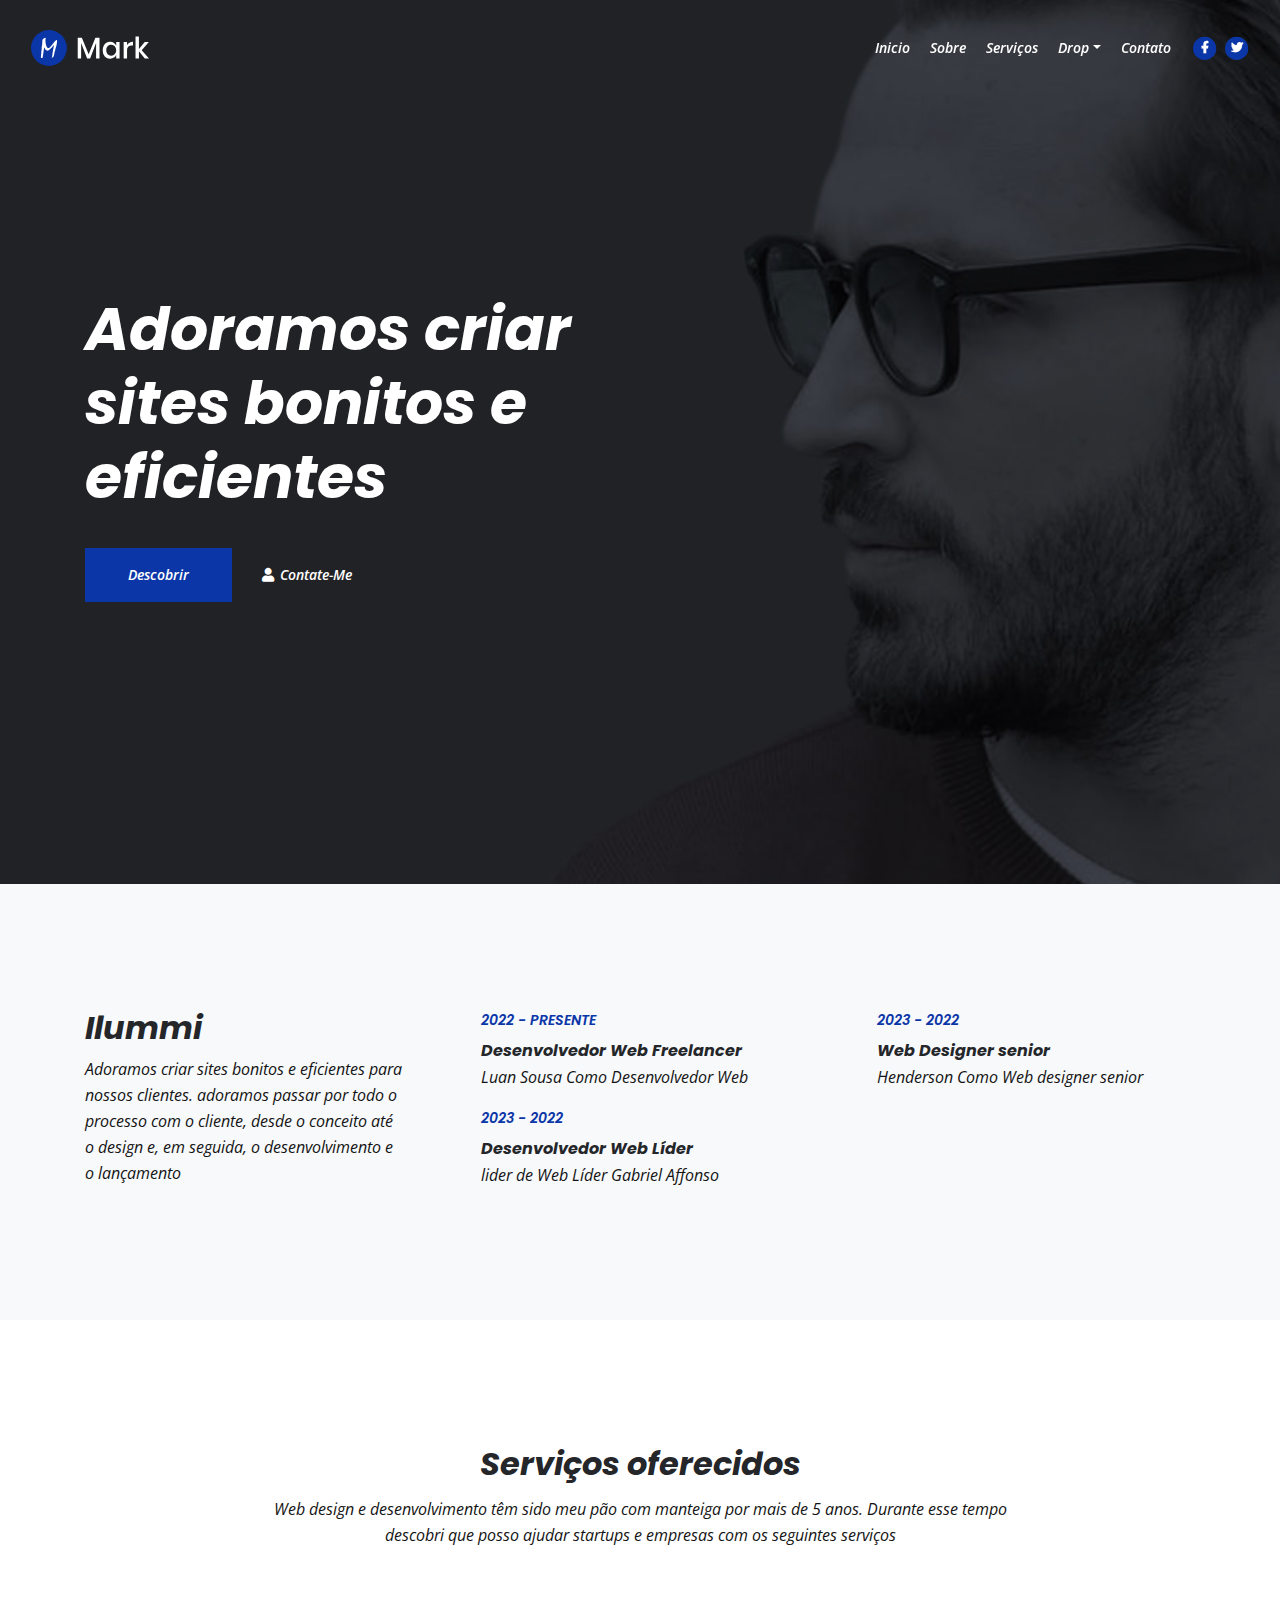
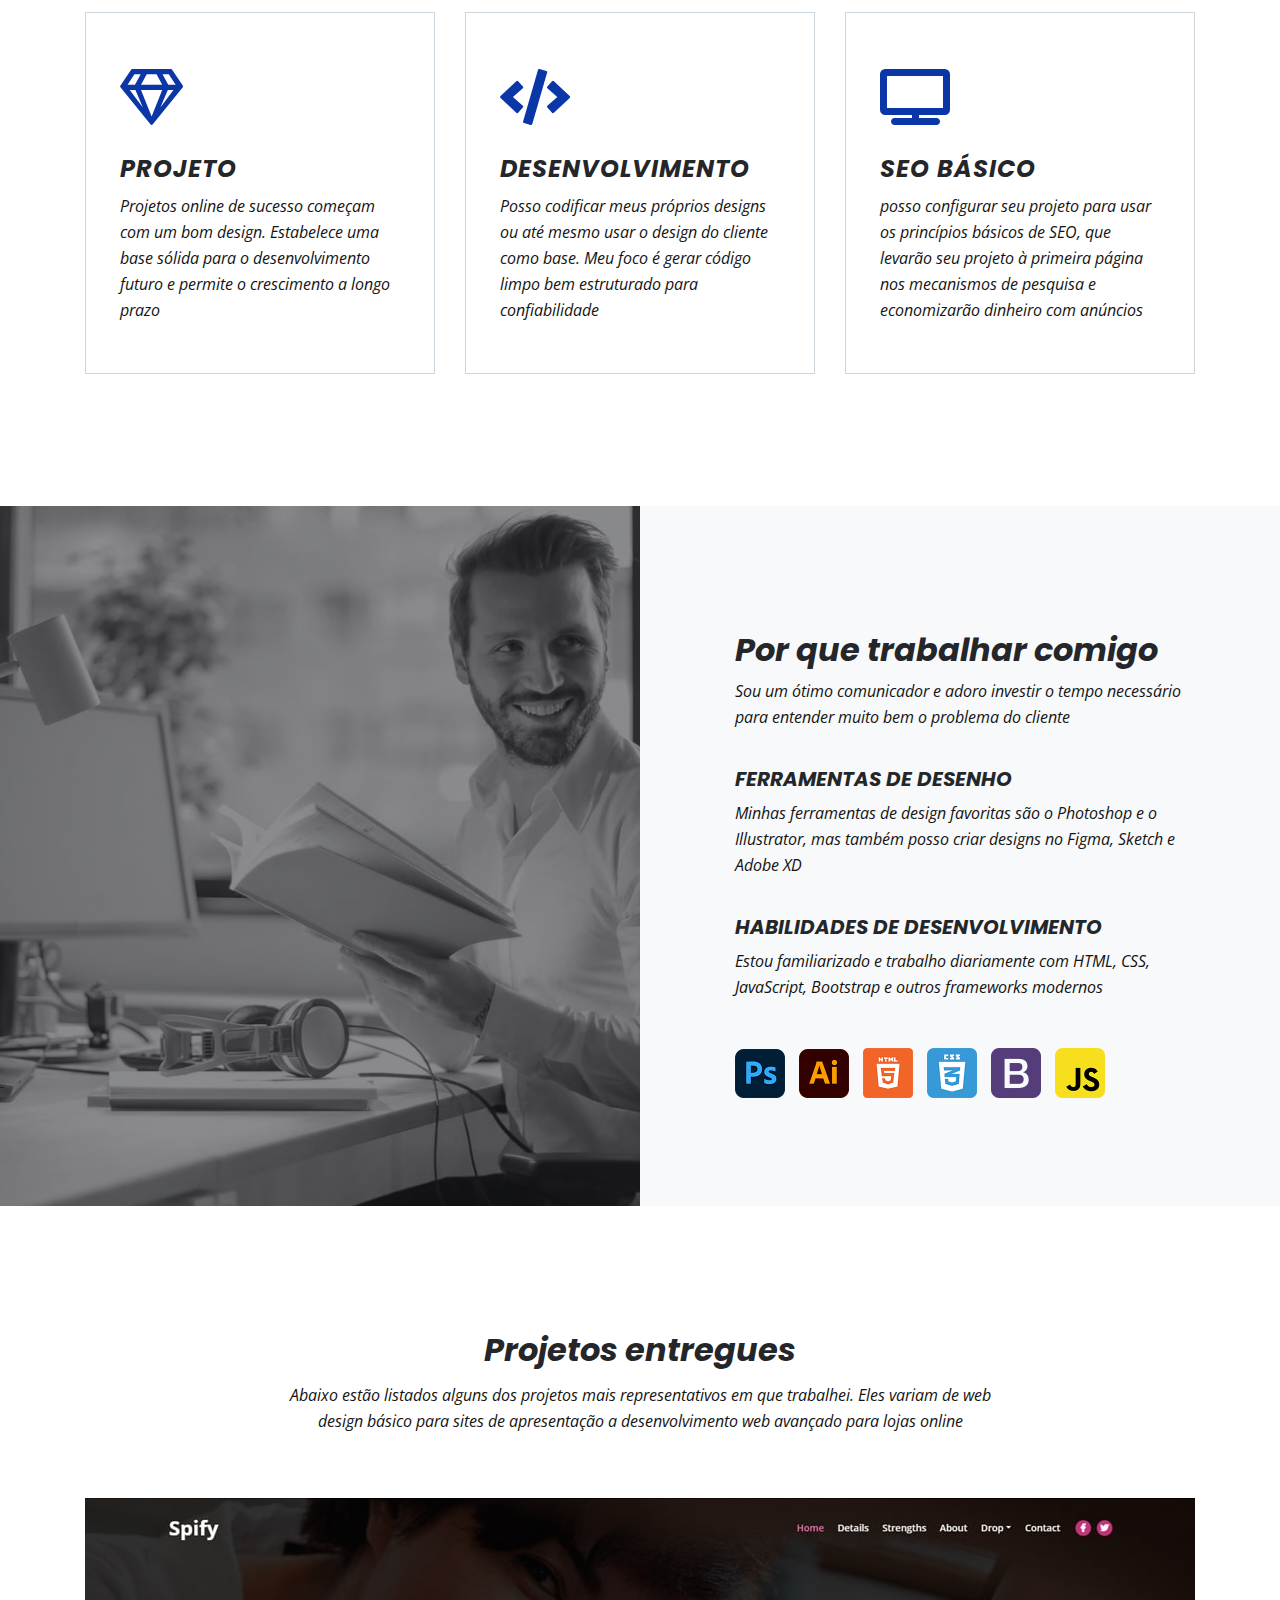
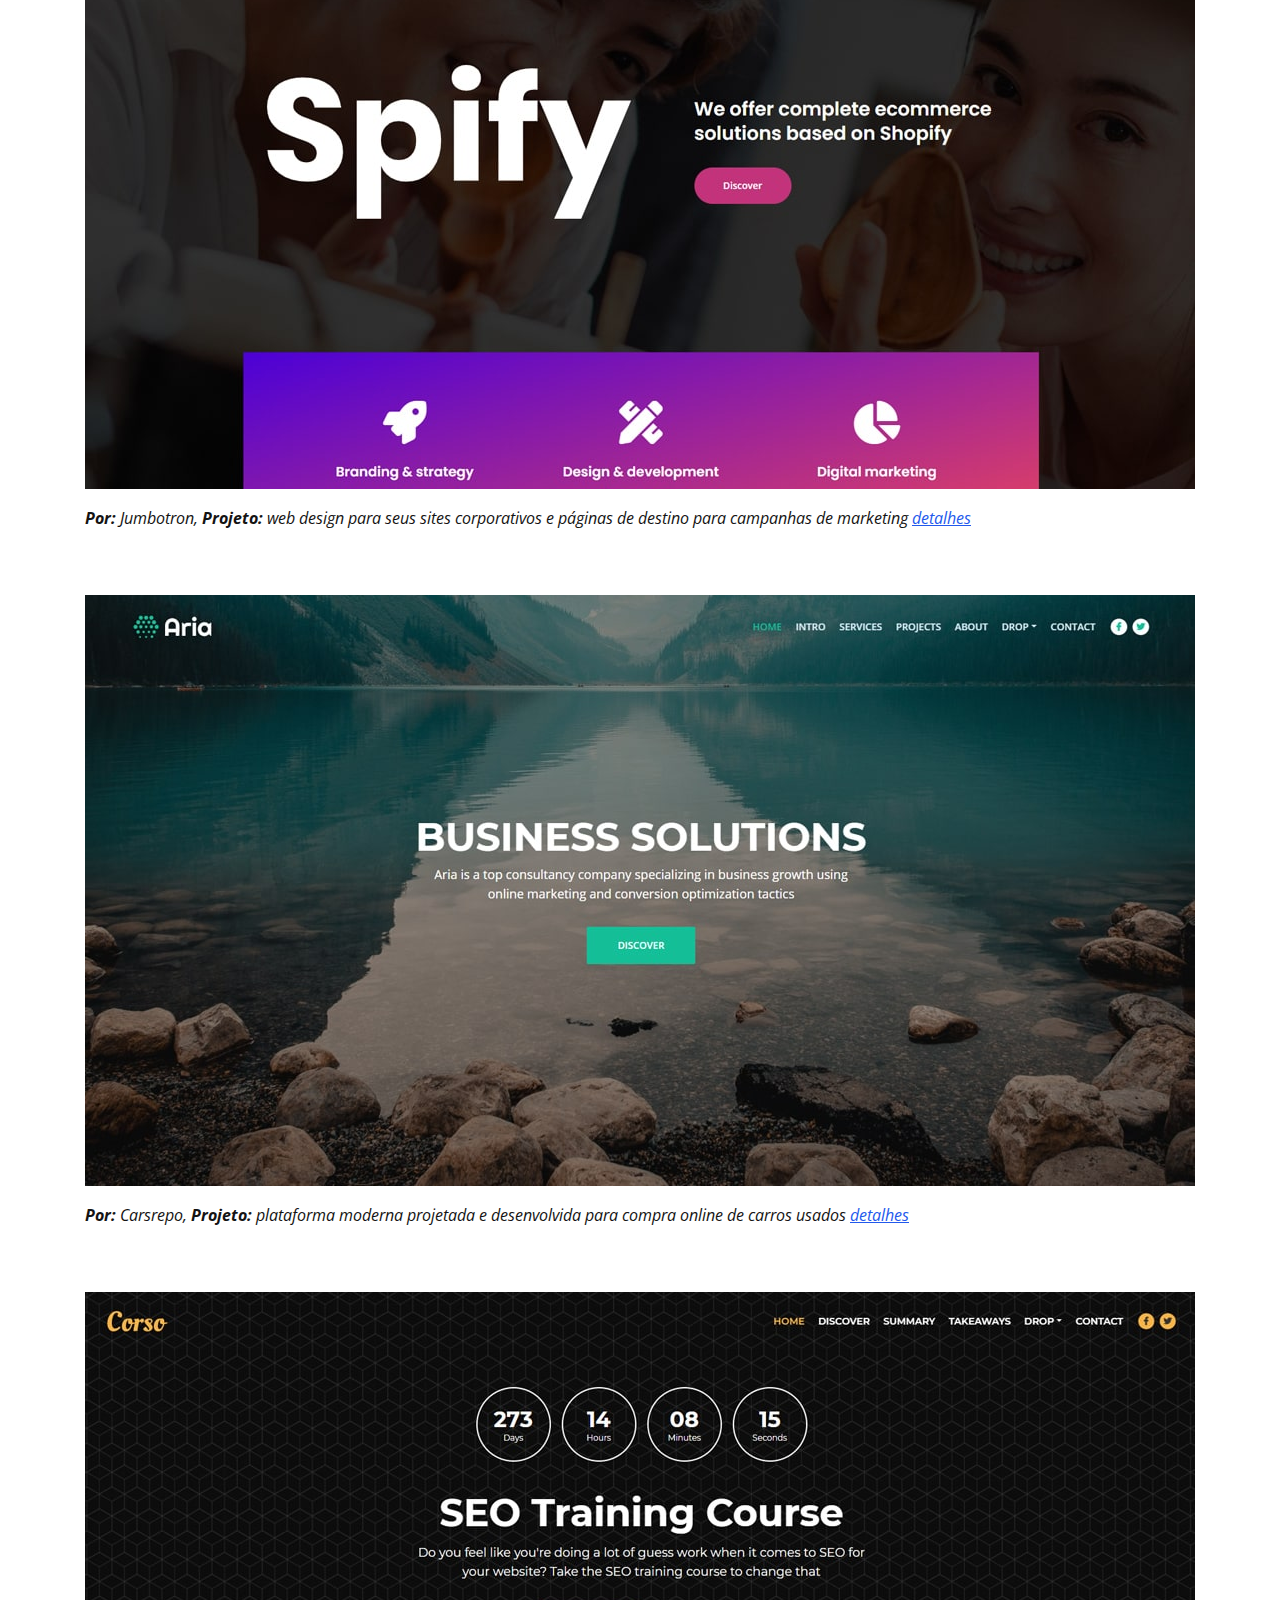
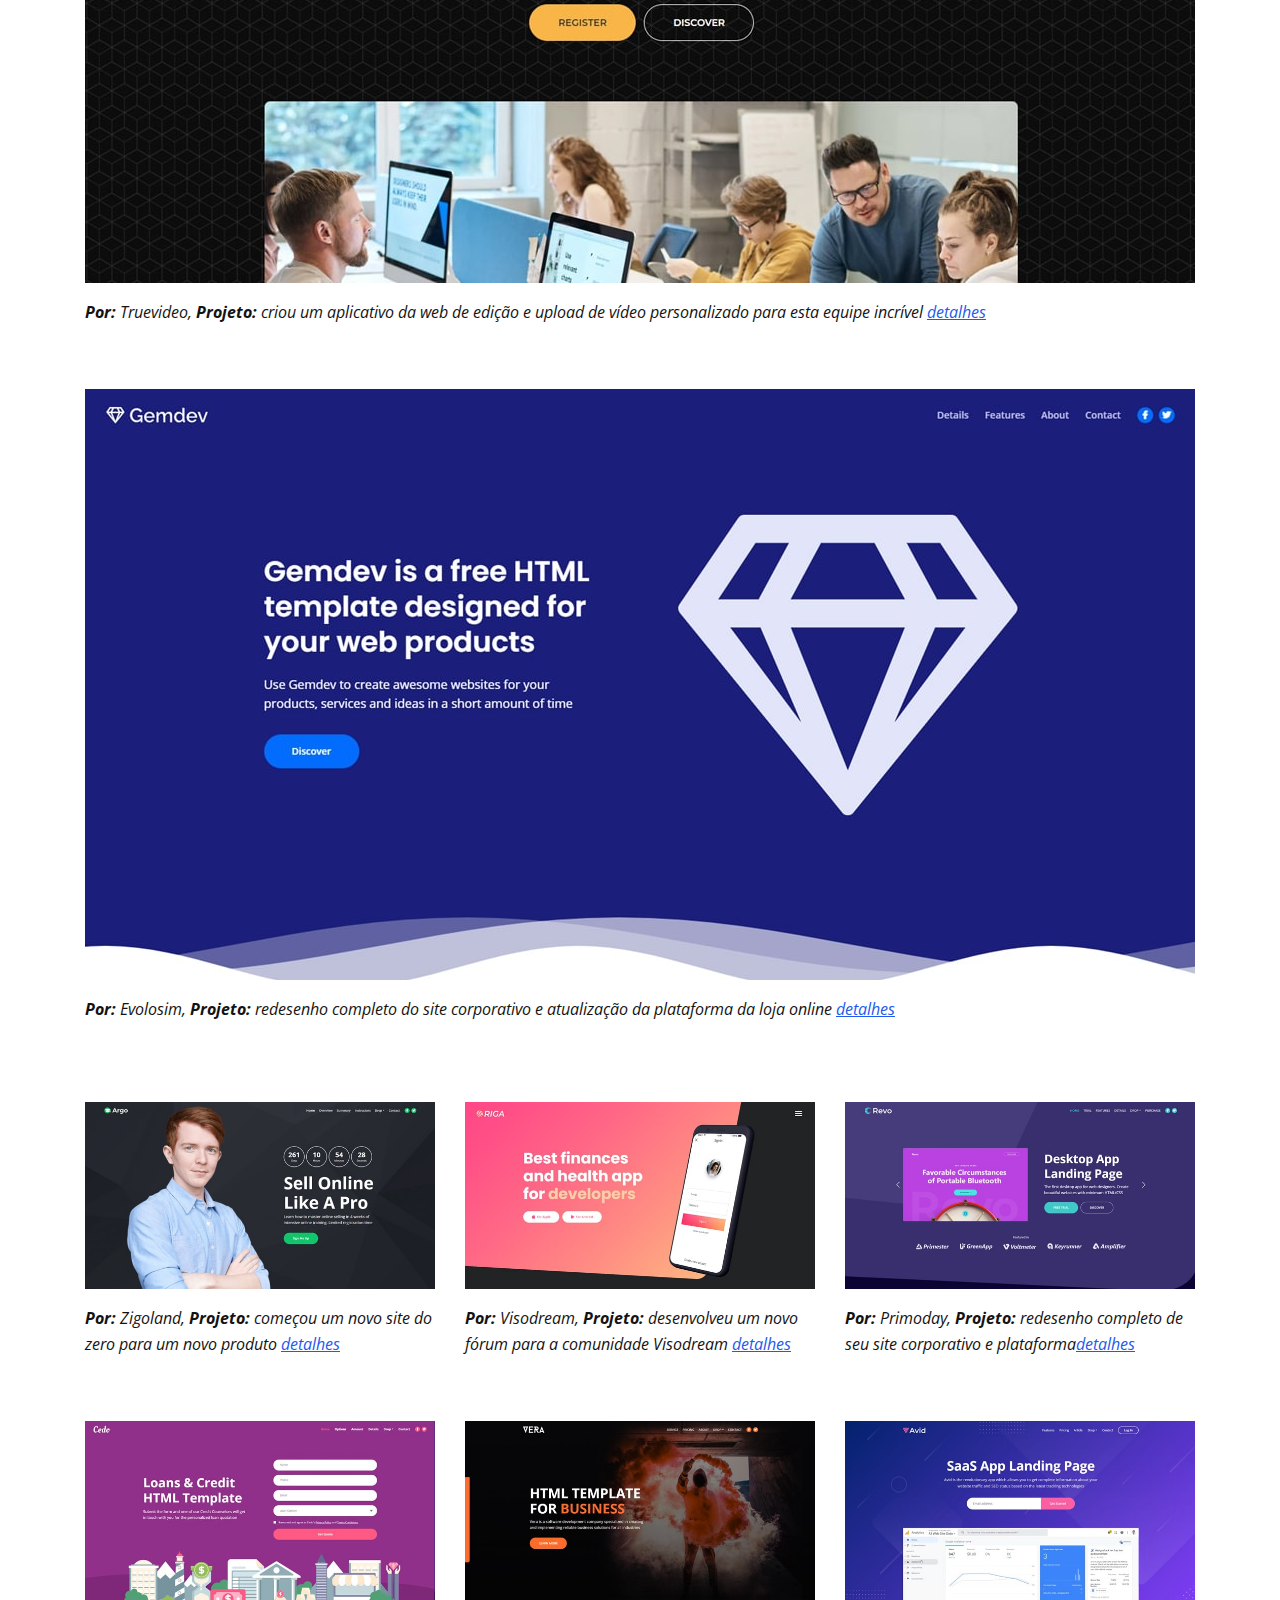
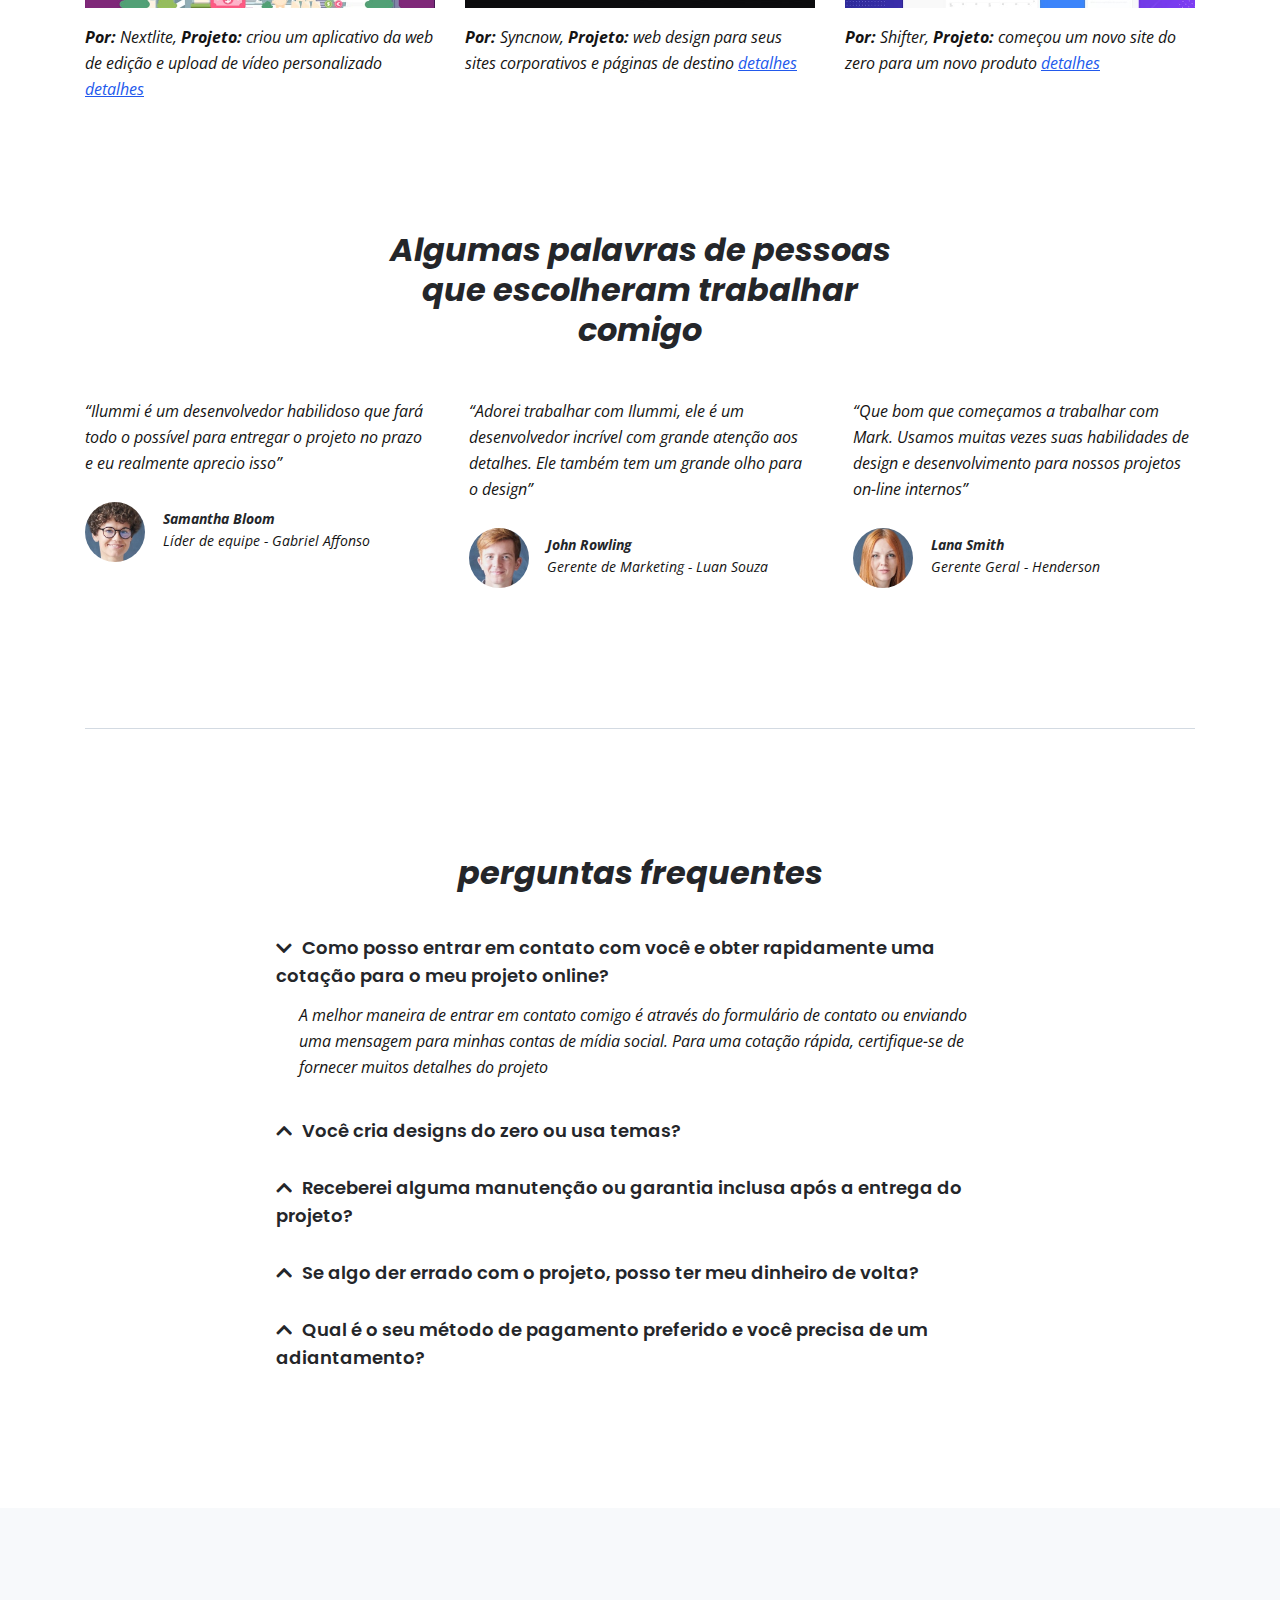
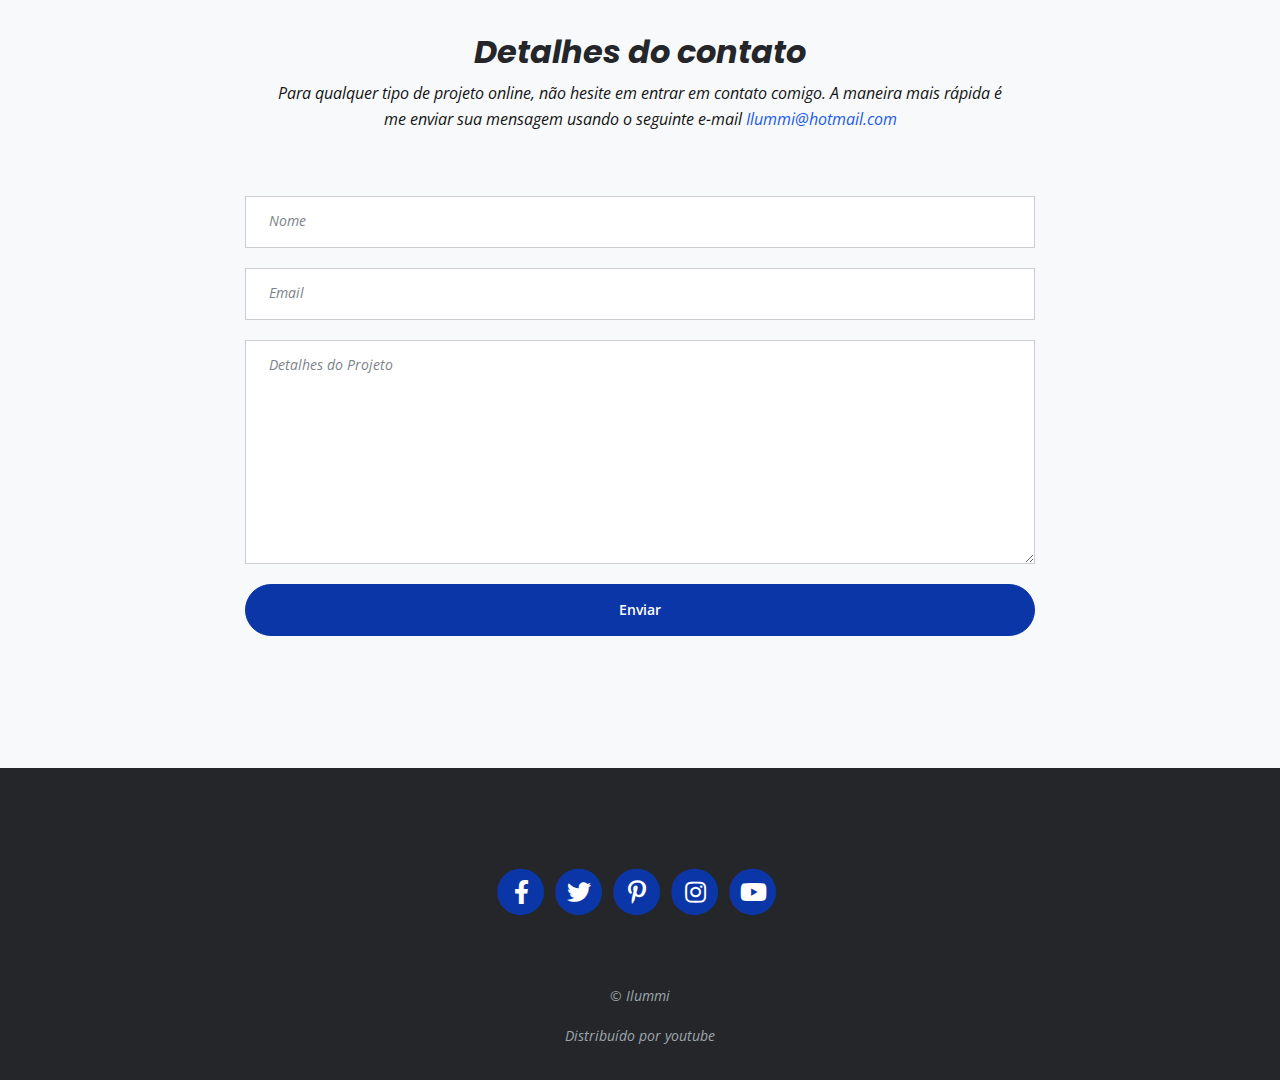
==== index.html @ 647340da "init" ====
<!DOCTYPE html>
<html lang="pt-br">
<head>
    <meta charset="utf-8">
    <meta name="viewport" content="width=device-width, initial-scale=1, shrink-to-fit=no">
    <meta name="description" content="Your description">
    <meta name="author" content="Your name">
    <title>Ilummi</title>
	<meta property="og:site_name" content="" />
	<meta property="og:site" content="" />
	<meta property="og:title" content=""/>
	<meta property="og:description" content="" />
	<meta property="og:image" content="" />
	<meta property="og:url" content="" />
	<meta name="twitter:card" content="summary_large_image">
    
    <link rel="preconnect" href="https://fonts.gstatic.com">
    <link href="https://fonts.googleapis.com/css2?family=Open+Sans:ital,wght@0,400;0,600;0,700;1,400&family=Poppins:wght@600&display=swap" rel="stylesheet">
    <link href="css/bootstrap.css" rel="stylesheet">
    <link href="css/fontawesome-all.css" rel="stylesheet">
	<link href="css/styles.css" rel="stylesheet">
    <link rel="icon" href="images/favicon.png">
</head>
<body data-spy="scroll" data-target=".fixed-top">
    
 
    <nav class="navbar navbar-expand-lg fixed-top navbar-dark">
        <div class="container">
            
           
            <a class="navbar-brand logo-image" href="index.html"><img src="images/logo.svg" alt="alternative"></a>

            <button class="navbar-toggler p-0 border-0" type="button" data-toggle="offcanvas">
                <span class="navbar-toggler-icon"></span>
            </button>

            <div class="navbar-collapse offcanvas-collapse" id="navbarsExampleDefault">
                <ul class="navbar-nav ml-auto">
                    <li class="nav-item">
                        <a class="nav-link page-scroll" href="index.html#header">Inicio <span class="sr-only">(current)</span></a>
                    </li>
                    <li class="nav-item">
                        <a class="nav-link page-scroll" href="index.html#about">Sobre</a>
                    </li>
                    <li class="nav-item">
                        <a class="nav-link page-scroll" href="index.html#services">Serviços</a>
                    </li>
                    <li class="nav-item dropdown">
                        <a class="nav-link dropdown-toggle" href="#" id="dropdown01" data-toggle="dropdown" aria-haspopup="true" aria-expanded="false">Drop</a>
                        <div class="dropdown-menu" aria-labelledby="dropdown01">
                            <a class="dropdown-item page-scroll" href="project.html">detalhes do projeto</a>
                            <div class="dropdown-divider"></div>
                            <a class="dropdown-item page-scroll" href="terms.html">termos e Condições</a>
                            <div class="dropdown-divider"></div>
                            <a class="dropdown-item page-scroll" href="privacy.html">política de privacidade</a>
                        </div>
                    </li>
                    <li class="nav-item">
                        <a class="nav-link page-scroll" href="index.html#contact">Contato</a>
                    </li>
                </ul>
                <span class="nav-item social-icons">
                    <span class="fa-stack">
                        <a href="#your-link">
                            <i class="fas fa-circle fa-stack-2x"></i>
                            <i class="fab fa-facebook-f fa-stack-1x"></i>
                        </a>
                    </span>
                    <span class="fa-stack">
                        <a href="#your-link">
                            <i class="fas fa-circle fa-stack-2x"></i>
                            <i class="fab fa-twitter fa-stack-1x"></i>
                        </a>
                    </span>
                </span>
            </div>
        </div>
    </nav>

    <header id="header" class="header">
        <div class="container">
            <div class="row">
                <div class="col-lg-6">
                    <div class="text-container">
                        <h1 class="h1-large">Adoramos criar sites bonitos e eficientes</h1>
                        <a class="btn-solid-lg page-scroll" href="index.html#about">Descobrir</a>
                        <a class="btn-outline-lg page-scroll" href="index.html#contact"><i class="fas fa-user"></i>Contate-Me</a>
                    </div> 
                </div> 
            </div> 
        </div> 
    </header> 
    
    <div id="about" class="basic-1 bg-gray">
        <div class="container">
            <div class="row">
                <div class="col-lg-4">
                    <div class="text-container first">
                        <h2>Ilummi</h2>
                        <p>Adoramos criar sites bonitos e eficientes para nossos clientes. adoramos passar por todo o processo com o cliente, desde o conceito até o design e, em seguida, o desenvolvimento e o lançamento</p>
                    </div>
                </div>
                <div class="col-lg-4">
                    <div class="text-container second">
                        <div class="time">2022 - PRESENTE</div>
                        <h6>Desenvolvedor Web Freelancer</h6>
                        <p>Luan Sousa Como Desenvolvedor Web</p>
                        <div class="time">2023 - 2022</div>
                        <h6>Desenvolvedor Web Líder</h6>
                        <p>lider de Web Líder Gabriel Affonso</p>
                    </div>
                </div>
                <div class="col-lg-4">
                    <div class="text-container third">
                        <div class="time">2023 - 2022</div>
                        <h6>Web Designer senior</h6>
                        <p>Henderson Como Web designer senior</p>
                    </div> 
                </div> 
            </div> 
        </div> 
    </div> 
    
    <div id="services" class="basic-2">
        <div class="container">
            <div class="row">
                <div class="col-lg-12">
                    <h2 class="h2-heading">Serviços oferecidos</h2>
                    <p class="p-heading">Web design e desenvolvimento têm sido meu pão com manteiga por mais de 5 anos. Durante esse tempo descobri que posso ajudar startups e empresas com os seguintes serviços</p>
                </div>
            </div>
            <div class="row">
                <div class="col-lg-4">
                    <div class="text-box">
                        <i class="far fa-gem"></i>
                        <h4>PROJETO</h4>
                        <p>Projetos online de sucesso começam com um bom design. Estabelece uma base sólida para o desenvolvimento futuro e permite o crescimento a longo prazo</p>
                    </div>
                </div>
                <div class="col-lg-4">
                    <div class="text-box">
                        <i class="fas fa-code"></i>
                        <h4>DESENVOLVIMENTO</h4>
                        <p>Posso codificar meus próprios designs ou até mesmo usar o design do cliente como base. Meu foco é gerar código limpo bem estruturado para confiabilidade</p>
                    </div>
                </div>
                <div class="col-lg-4">
                    <div class="text-box">
                        <i class="fas fa-tv"></i>
                        <h4>SEO BÁSICO</h4>
                        <p>posso configurar seu projeto para usar os princípios básicos de SEO, que levarão seu projeto à primeira página nos mecanismos de pesquisa e economizarão dinheiro com anúncios</p>
                    </div> 
                </div> 
            </div> 
        </div> 
    </div> 
    
	<div class="split">
		<div class="area-1">
		</div><div class="area-2 bg-gray">
            <div class="container">    
                <div class="row">
                    <div class="col-lg-12">     
                        
                        <div class="text-container">
                            <h2>Por que trabalhar comigo</h2>
                            <p>Sou um ótimo comunicador e adoro investir o tempo necessário para entender muito bem o problema do cliente</p>
                            <h5>FERRAMENTAS DE DESENHO</h5>
                            <p>Minhas ferramentas de design favoritas são o Photoshop e o Illustrator, mas também posso criar designs no Figma, Sketch e Adobe XD</p>
                            <h5>HABILIDADES DE DESENVOLVIMENTO</h5>
                            <p>Estou familiarizado e trabalho diariamente com HTML, CSS, JavaScript, Bootstrap e outros frameworks modernos</p>
                            
                            <div class="icons-container">
                                <img src="images/details-icon-photoshop.png" alt="alternative">
                                <img src="images/details-icon-illustrator.png" alt="alternative">
                                <img src="images/details-icon-html.png" alt="alternative">
                                <img src="images/details-icon-css.png" alt="alternative">
                                <img src="images/details-icon-bootstrap.png" alt="alternative">
                                <img src="images/details-icon-javascript.png" alt="alternative">
                            </div> 
                        </div> 
                    </div> 
                </div>
            </div>
		</div> 
    </div>
    
    <div id="projects" class="basic-3">
        <div class="container">
            <div class="row">
                <div class="col-lg-12">
                    <h2 class="h2-heading">Projetos entregues</h2>
                    <p class="p-heading">Abaixo estão listados alguns dos projetos mais representativos em que trabalhei. Eles variam de web design básico para sites de apresentação a desenvolvimento web avançado para lojas online</p>
                </div>
            </div>
            <div class="row">
                <div class="col-lg-12">
                    <div class="text-container">
                        <div class="image-container">
                            <a href="project.html">
                                <img class="img-fluid" src="images/project-1.jpg" alt="alternative">
                            </a>
                        </div>
                        <p><strong>Por:</strong> Jumbotron, <strong> Projeto:</strong> web design para seus sites corporativos e páginas de destino para campanhas de marketing <a class="blue" href="project.html">detalhes</a></p>
                    </div>
                    <div class="text-container">
                        <div class="image-container">
                            <a href="project.html">
                                <img class="img-fluid" src="images/project-2.jpg" alt="alternative">
                            </a>
                        </div>
                        <p><strong>Por:</strong> Carsrepo, <strong>Projeto:</strong> plataforma moderna projetada e desenvolvida para compra online de carros usados <a class="blue" href="project.html">detalhes</a></p>
                    </div>
                    <div class="text-container">
                        <div class="image-container">
                            <a href="project.html">
                                <img class="img-fluid" src="images/project-3.jpg" alt="alternative">
                            </a>
                        </div>
                        <p><strong>Por:</strong> Truevideo, <strong>Projeto:</strong> criou um aplicativo da web de edição e upload de vídeo personalizado para esta equipe incrível <a class="blue" href="project.html">detalhes</a></p>
                    </div>
                    <div class="text-container">
                        <div class="image-container">
                            <a href="project.html">
                                <img class="img-fluid" src="images/project-4.jpg" alt="alternative">
                            </a>
                        </div>
                        <p><strong>Por:</strong> Evolosim, <strong>Projeto:</strong> redesenho completo do site corporativo e atualização da plataforma da loja online <a class="blue" href="project.html">detalhes</a></p>
                    </div> 
                </div> 
            </div> 
        </div> 
    </div>
    
    <div class="basic-4">
        <div class="container">
            <div class="row">
                <div class="col-lg-4">
                    <div class="text-container">
                        <div class="image-container">
                            <a href="project.html">
                                <img class="img-fluid" src="images/work-1.jpg" alt="alternative">
                            </a>
                        </div> 
                        <p><strong>Por:</strong> Zigoland, <strong>Projeto:</strong> começou um novo site do zero para um novo produto <a class="blue" href="project.html">detalhes</a></p>
                    </div> 
                </div>
                <div class="col-lg-4">
                    <div class="text-container">
                        <div class="image-container">
                            <a href="project.html">
                                <img class="img-fluid" src="images/work-2.jpg" alt="alternative">
                            </a>
                        </div> 
                        <p><strong>Por:</strong> Visodream, <strong>Projeto:</strong> desenvolveu um novo fórum para a comunidade Visodream <a class="blue" href="project.html">detalhes</a></p>
                    </div>
                </div>
                <div class="col-lg-4">
                    <div class="text-container">
                        <div class="image-container">
                            <a href="project.html">
                                <img class="img-fluid" src="images/work-3.jpg" alt="alternative">
                            </a>
                        </div> 
                        <p><strong>Por:</strong> Primoday, <strong>Projeto:</strong> redesenho completo de seu site corporativo e plataforma<a class="blue" href="project.html">detalhes</a></p>
                    </div> 
                </div> 
            </div> 
            <div class="row">
                <div class="col-lg-4">
                    <div class="text-container">
                        <div class="image-container">
                            <a href="project.html">
                                <img class="img-fluid" src="images/work-4.jpg" alt="alternative">
                            </a>
                        </div> 
                        <p><strong>Por:</strong> Nextlite, <strong>Projeto:</strong> criou um aplicativo da web de edição e upload de vídeo personalizado <a class="blue" href="project.html">detalhes</a></p>
                    </div>
                </div>
                <div class="col-lg-4">
                    <div class="text-container">
                        <div class="image-container">
                            <a href="project.html">
                                <img class="img-fluid" src="images/work-5.jpg" alt="alternative">
                            </a>
                        </div>
                        <p><strong>Por:</strong> Syncnow, <strong>Projeto:</strong> web design para seus sites corporativos e páginas de destino <a class="blue" href="project.html">detalhes</a></p>
                    </div> 
                </div>
                <div class="col-lg-4">
                    <div class="text-container">
                        <div class="image-container">
                            <a href="project.html">
                                <img class="img-fluid" src="images/work-6.jpg" alt="alternative">
                            </a>
                        </div> 
                        <p><strong>Por:</strong> Shifter, <strong>Projeto:</strong> começou um novo site do zero para um novo produto <a class="blue" href="project.html">detalhes</a></p>
                    </div> 
                </div> 
            </div> 
        </div> 
    </div> 
    
    <div class="cards-1">
        <div class="container">
            <div class="row">
                <div class="col-lg-12">
                    <h2 class="h2-heading">Algumas palavras de pessoas que escolheram trabalhar comigo</h2>
                </div> 
            </div> 
            <div class="row">
                <div class="col-lg-12">
                
                    <div class="card">
                        <div class="card-body">
                            <p class="testimonial-text">“Ilummi é um desenvolvedor habilidoso que fará todo o possível para entregar o projeto no prazo e eu realmente aprecio isso”</p>
                            <div class="details">
                                <img src="images/testimonial-1.jpg" alt="alternative">
                                <div class="text">
                                    <div class="testimonial-author">Samantha Bloom</div>
                                    <div class="occupation">Líder de equipe - Gabriel Affonso</div>
                                </div>
                            </div>
                        </div>
                    </div>
                   
                    <div class="card">
                        <div class="card-body">
                            <p class="testimonial-text">“Adorei trabalhar com Ilummi, ele é um desenvolvedor incrível com grande atenção aos detalhes. Ele também tem um grande olho para o design”</p>
                            <div class="details">
                                <img src="images/testimonial-2.jpg" alt="alternative">
                                <div class="text">
                                    <div class="testimonial-author">John Rowling</div>
                                    <div class="occupation">Gerente de Marketing - Luan Souza</div>
                                </div>
                            </div>
                        </div>
                    </div>
    
                    <div class="card">
                        <div class="card-body">
                            <p class="testimonial-text">“Que bom que começamos a trabalhar com Mark. Usamos muitas vezes suas habilidades de design e desenvolvimento para nossos projetos on-line internos”</p>
                            <div class="details">
                                <img src="images/testimonial-3.jpg" alt="alternative">
                                <div class="text">
                                    <div class="testimonial-author">Lana Smith</div>
                                    <div class="occupation">Gerente Geral - Henderson</div>
                                </div>
                            </div> 
                        </div>
                    </div>
                </div> 
            </div> 
        </div> 
    </div> 
    
    <div class="container">
        <div class="row">
            <div class="col-lg-12">
                <hr class="section-divider">
            </div>
        </div> 
    </div>

    <div class="accordion-1">
        <div class="container">
            <div class="row">
                <div class="col-lg-12">
                    <h2 class="h2-heading">perguntas frequentes</h2>
                </div>
            </div>
            <div class="row">
                <div class="col-lg-12">

                    <div class="accordion" id="accordionExample">
                        <div class="card">
                            <div class="card-header" id="headingOne">
                                <button class="btn btn-link btn-block text-left" type="button" data-toggle="collapse" data-target="#collapseOne" aria-expanded="true" aria-controls="collapseOne">
                                    Como posso entrar em contato com você e obter rapidamente uma cotação para o meu projeto online?
                                </button>
                            </div>
                            <div id="collapseOne" class="collapse show" aria-labelledby="headingOne" data-parent="#accordionExample">
                                <div class="card-body">
                                    A melhor maneira de entrar em contato comigo é através do formulário de contato ou enviando uma mensagem para minhas contas de mídia social. Para uma cotação rápida, certifique-se de fornecer muitos detalhes do projeto
                                </div>
                            </div>
                        </div>
                        <div class="card">
                            <div class="card-header" id="headingTwo">
                                <button class="btn btn-link btn-block text-left collapsed" type="button" data-toggle="collapse" data-target="#collapseTwo" aria-expanded="false" aria-controls="collapseTwo">
                                    Você cria designs do zero ou usa temas?
                                </button>
                            </div>
                            <div id="collapseTwo" class="collapse" aria-labelledby="headingTwo" data-parent="#accordionExample">
                                <div class="card-body">
                                    A melhor maneira de entrar em contato comigo é através do formulário de contato ou enviando uma mensagem para minhas contas de mídia social. Para uma cotação rápida, certifique-se de fornecer muitos detalhes do projeto
                                </div>
                            </div>
                        </div>
                        <div class="card">
                            <div class="card-header" id="headingThree">
                                <button class="btn btn-link btn-block text-left collapsed" type="button" data-toggle="collapse" data-target="#collapseThree" aria-expanded="false" aria-controls="collapseThree">
                                    Receberei alguma manutenção ou garantia inclusa após a entrega do projeto?
                                </button>
                            </div>
                            <div id="collapseThree" class="collapse" aria-labelledby="headingThree" data-parent="#accordionExample">
                                <div class="card-body">
                                    A melhor maneira de entrar em contato comigo é através do formulário de contato ou enviando uma mensagem para minhas contas de mídia social. Para uma cotação rápida, certifique-se de fornecer muitos detalhes do projeto
                                </div>
                            </div>
                        </div>
                        <div class="card">
                            <div class="card-header" id="headingFour">
                                <button class="btn btn-link btn-block text-left collapsed" type="button" data-toggle="collapse" data-target="#collapseFour" aria-expanded="false" aria-controls="collapseFour">
                                    Se algo der errado com o projeto, posso ter meu dinheiro de volta?
                                </button>
                            </div>
                            <div id="collapseFour" class="collapse" aria-labelledby="headingFour" data-parent="#accordionExample">
                                <div class="card-body">
                                    A melhor maneira de entrar em contato comigo é através do formulário de contato ou enviando uma mensagem para minhas contas de mídia social. Para uma cotação rápida, certifique-se de fornecer muitos detalhes do projeto
                                </div>
                            </div>
                        </div>
                        <div class="card">
                            <div class="card-header" id="headingFive">
                                <button class="btn btn-link btn-block text-left collapsed" type="button" data-toggle="collapse" data-target="#collapseFive" aria-expanded="false" aria-controls="collapseFive">
                                    Qual é o seu método de pagamento preferido e você precisa de um adiantamento?
                                </button>
                            </div>
                            <div id="collapseFive" class="collapse" aria-labelledby="headingFive" data-parent="#accordionExample">
                                <div class="card-body">
                                    A melhor maneira de entrar em contato comigo é através do formulário de contato ou enviando uma mensagem para minhas contas de mídia social. Para uma cotação rápida, certifique-se de fornecer muitos detalhes do projeto
                                </div>
                            </div>
                        </div>
                    </div>
                </div> 
            </div>
        </div>
    </div>
    
    <div id="contact" class="form-1 bg-gray">
        <div class="container">
            <div class="row">
                <div class="col-lg-12">
                    <h2>Detalhes do contato</h2>
                    <p class="p-heading">Para qualquer tipo de projeto online, não hesite em entrar em contato comigo. A maneira mais rápida é me enviar sua mensagem usando o seguinte e-mail <a class="blue no-line" href="#your-link">Ilummi@hotmail.com</a></p>
                </div>
            </div>
            <div class="row">
                <div class="col-lg-12">
                    
                    <form id="contactForm">
                        <div class="form-group">
                            <input type="text" class="form-control-input" id="cname" required>
                            <label class="label-control" for="cname">Nome</label>
                        </div>
                        <div class="form-group">
                            <input type="email" class="form-control-input" id="cemail" required>
                            <label class="label-control" for="cemail">Email</label>
                        </div>
                        <div class="form-group">
                            <textarea class="form-control-textarea" id="cmessage" required></textarea>
                            <label class="label-control" for="cmessage">Detalhes do Projeto</label>
                        </div>
                        <div class="form-group">
                            <button type="submit" class="form-control-submit-button">Enviar</button>
                        </div>
                    </form>

                </div> 
            </div> 
        </div> 
    </div> 
    
    <div class="footer bg-gray">
        <div class="container">
            <div class="row">
                <div class="col-lg-12">
                    <div class="social-container">
                        <span class="fa-stack">
                            <a href="#your-link">
                                <i class="fas fa-circle fa-stack-2x"></i>
                                <i class="fab fa-facebook-f fa-stack-1x"></i>
                            </a>
                        </span>
                        <span class="fa-stack">
                            <a href="#your-link">
                                <i class="fas fa-circle fa-stack-2x"></i>
                                <i class="fab fa-twitter fa-stack-1x"></i>
                            </a>
                        </span>
                        <span class="fa-stack">
                            <a href="#your-link">
                                <i class="fas fa-circle fa-stack-2x"></i>
                                <i class="fab fa-pinterest-p fa-stack-1x"></i>
                            </a>
                        </span>
                        <span class="fa-stack">
                            <a href="#your-link">
                                <i class="fas fa-circle fa-stack-2x"></i>
                                <i class="fab fa-instagram fa-stack-1x"></i>
                            </a>
                        </span>
                        <span class="fa-stack">
                            <a href="#your-link">
                                <i class="fas fa-circle fa-stack-2x"></i>
                                <i class="fab fa-youtube fa-stack-1x"></i>
                            </a>
                        </span>
                    </div> 
                </div> 
            </div> 
        </div> 
    </div> 

    <div class="copyright bg-gray">
        <div class="container">
            <div class="row">
                <div class="col-lg-12">
                    <p class="p-small"> © <a class="no-line" href="#your-link">Ilummi</a></p>
                </div> 
            </div>
        </div>

        <div class="container">
            <div class="row">
                <div class="col-lg-12">
                    <p class="p-small">Distribuído por <a class="no-line" href="https://www.youtube.com/watch?v=DBjz1OLLz8k" target="_blank">youtube</a></p>
                </div>
            </div>
        </div>
        
    </div>
    <script src="js/jquery.min.js"></script>
    <script src="js/bootstrap.min.js"></script>
    <script src="js/jquery.easing.min.js"></script>
    <script src="js/scripts.js"></script>
</body>
</html>
---- css/styles.css ----
/**************************/
/*     General Styles     */
/**************************/
body,
html {
    width: 100%;
	height: 100%;
}

body, p {
	font: 400 1rem/1.625rem "Open Sans", sans-serif;
	color: #141313;
	font-style: italic;
}

h1 {
	color: #24262a;
	font-weight: 700;
	font-size: 2.5rem;
	line-height: 3.25rem;
	font-family: "Poppins"
}

h2 {
	color: #24262a;
	font-weight: 700;
	font-size: 2rem;
	line-height: 2.5rem;
	font-family: "Poppins"
}

h3 {
	color: #24262a;
	font-weight: 700;
	font-size: 1.75rem;
	line-height: 2.25rem;
	font-family: "Poppins"
}

h4 {
	color: #24262a;
	font-weight: 700;
	font-size: 1.5rem;
	line-height: 2rem;
	font-family: "Poppins"
}

h5 {
	color: #24262a;
	font-weight: 700;
	font-size: 1.25rem;
	line-height: 1.625rem;
	font-family: "Poppins"
}

h6 {
	color: #24262a;
	font-weight: 700;
	font-size: 1rem;
	line-height: 1.375rem;
	font-family: "Poppins"
}

.p-large {
	font-size: 1.125rem;
	line-height: 1.75rem;
}

.p-small {
	font-size: 0.875rem;
	line-height: 1.5rem;
}

.testimonial-text {
	font-style: italic;
}

.testimonial-author {
	font-weight: 700;
	font-size: 1rem;
	line-height: 1.5rem;
}

.li-space-lg li {
	margin-bottom: 0.5rem;
}

a {
	color: #4d5055;
	text-decoration: underline;
}

a:hover {
	color: #4d5055;
	text-decoration: underline;
}

.no-line {
	text-decoration: none;
}

.no-line:hover {
	text-decoration: none;
}

.blue {
	color: #2259ec;
}

.bg-gray {
	background-color: #f7f9fb;
}

.section-divider {
	display: block;
	height: 1px;
	margin: 0;
	border: none;
	background-color: #d3dae2;
}

.btn-solid-reg {
	display: inline-block;
	padding: 1.375rem 2.25rem 1.375rem 2.25rem;
	border: 1px solid #0b36a8;
	background-color: #0b36a8;
	color: #ffffff;
	font-weight: 600;
	font-size: 0.875rem;
	line-height: 0;
	text-decoration: none;
	transition: all 0.2s;
}

.btn-solid-reg:hover {
	background-color: transparent;
	color: #0b36a8; /* needs to stay here because of the color property of a tag */
	text-decoration: none;
}

.btn-solid-lg {
	display: inline-block;
	padding: 1.625rem 2.625rem 1.625rem 2.625rem;
	border: 1px solid #0b36a8;
	background-color: #0b36a8;
	color: #ffffff;
	font-weight: 600;
	font-size: 0.875rem;
	line-height: 0;
	text-decoration: none;
	transition: all 0.2s;
}

.btn-solid-lg:hover {
	background-color: transparent;
	color: #0b36a8; /* needs to stay here because of the color property of a tag */
	text-decoration: none;
}

.btn-outline-reg {
	display: inline-block;
	padding: 1.375rem 2.25rem 1.375rem 2.25rem;
	border: 1px solid #24262a;
	background-color: transparent;
	color: #24262a;
	font-weight: 600;
	font-size: 0.875rem;
	line-height: 0;
	text-decoration: none;
	transition: all 0.2s;
}

.btn-outline-reg:hover {
	background-color: #24262a;
	color: #141313;
	text-decoration: none;
}

.btn-outline-lg {
	display: inline-block;
	padding: 1.625rem 2.625rem 1.625rem 2.625rem;
	border: 1px solid #24262a;
	background-color: transparent;
	color: #24262a;
	font-weight: 600;
	font-size: 0.875rem;
	line-height: 0;
	text-decoration: none;
	transition: all 0.2s;
}

.btn-outline-lg:hover {
	background-color: #24262a;
	color: #ffffff;
	text-decoration: none;
}

.btn-outline-sm {
	display: inline-block;
	padding: 1rem 1.5rem 1rem 1.5rem;
	border: 1px solid #24262a;
	background-color: transparent;
	color: #24262a;
	font-weight: 600;
	font-size: 0.875rem;
	line-height: 0;
	text-decoration: none;
	transition: all 0.2s;
}

.btn-outline-sm:hover {
	background-color: #24262a;
	color: #ffffff;
	text-decoration: none;
}

.form-group {
	position: relative;
	margin-bottom: 1.25rem;
}

.label-control {
	position: absolute;
	top: 0.875rem;
	left: 1.5rem;
	color: #7d838a;
	opacity: 1;
	font-size: 0.875rem;
	line-height: 1.375rem;
	cursor: text;
	transition: all 0.2s ease;
}

.form-control-input:focus + .label-control,
.form-control-input.notEmpty + .label-control,
.form-control-textarea:focus + .label-control,
.form-control-textarea.notEmpty + .label-control {
	top: 0.125rem;
	color: #4d5055;
	opacity: 1;
	font-size: 0.75rem;
	font-weight: 700;
}

.form-control-input,
.form-control-select {
	display: block; /* needed for proper display of the label in Firefox, IE, Edge */
	width: 100%;
	padding-top: 1.125rem;
	padding-bottom: 0.125rem;
	padding-left: 1.5rem;
	border: 1px solid #cbcbd1;
	background-color: #ffffff;
	color: #4d5055;
	font-size: 0.875rem;
	line-height: 1.875rem;
	transition: all 0.2s;
	-webkit-appearance: none; /* removes inner shadow on form inputs on ios safari */
}

.form-control-select {
	padding-top: 0.5rem;
	padding-bottom: 0.5rem;
	height: 3.25rem;
	color: #7d838a;
}

select {
    /* you should keep these first rules in place to maintain cross-browser behavior */
    -webkit-appearance: none;
	-moz-appearance: none;
	-ms-appearance: none;
    -o-appearance: none;
    appearance: none;
    background-image: url('../images/down-arrow.png');
    background-position: 96% 50%;
    background-repeat: no-repeat;
    outline: none;
}

.form-control-textarea {
	display: block; /* used to eliminate a bottom gap difference between Chrome and IE/FF */
	width: 100%;
	height: 14rem; /* used instead of html rows to normalize height between Chrome and IE/FF */
	padding-top: 1.5rem;
	padding-left: 1.3125rem;
	border: 1px solid #cbcbd1;
	background-color: #ffffff;
	color: #4d5055;
	font-size: 0.875rem;
	line-height: 1.5rem;
	transition: all 0.2s;
}

.form-control-input:focus,
.form-control-select:focus,
.form-control-textarea:focus {
	border: 1px solid #a1a1a1;
	outline: none; /* Removes blue border on focus */
}

.form-control-input:hover,
.form-control-select:hover,
.form-control-textarea:hover {
	border: 1px solid #a1a1a1;
}

.checkbox {
	font-size: 0.75rem;
	line-height: 1.25rem;
}

input[type='checkbox'] {
	vertical-align: -10%;
	margin-right: 0.5rem;
}

.form-control-submit-button {
	display: inline-block;
	width: 100%;
	height: 3.25rem;
	border: 1px solid #0b36a8;
	border-radius: 32px;
	background-color: #0b36a8;
	color: #ffffff;
	font-weight: 600;
	font-size: 0.875rem;
	line-height: 0;
	cursor: pointer;
	transition: all 0.2s;
}

.form-control-submit-button:hover {
	border: 1px solid #24262a;
	background-color: transparent;
	color: #24262a;
}


/**********************/
/*     Navigation     */
/**********************/
.navbar {
	background-color: #24262a;
	font-weight: 600;
	font-size: 0.875rem;
	line-height: 0.875rem;
	box-shadow: 0 1px 6px 0 rgba(0, 0, 0, 0.025);
}

.navbar .navbar-brand {
	padding-top: 0.125rem;
	padding-bottom: 0.125rem;
}

.navbar .logo-image img {
    width: 118px;
	height: 36px;
}

.navbar .logo-text {
	color: #ffffff;
	font-weight: 700;
	font-size: 1.875rem;
	line-height: 1rem;
	text-decoration: none;
}

.offcanvas-collapse {
	position: fixed;
	top: 3.25rem; /* adjusts the height between the top of the page and the offcanvas menu */
	bottom: 0;
	left: 100%;
	width: 100%;
	padding-right: 1rem;
	padding-left: 1rem;
	overflow-y: auto;
	visibility: hidden;
	background-color: #24262a;
	transition: visibility .3s ease-in-out, -webkit-transform .3s ease-in-out;
	transition: transform .3s ease-in-out, visibility .3s ease-in-out;
	transition: transform .3s ease-in-out, visibility .3s ease-in-out, -webkit-transform .3s ease-in-out;
}

.offcanvas-collapse.open {
	visibility: visible;
	-webkit-transform: translateX(-100%);
	transform: translateX(-100%);
}

.navbar .navbar-nav {
	margin-top: 0.75rem;
	margin-bottom: 0.5rem;
}

.navbar .nav-item .nav-link {
	padding-top: 0.625rem;
	padding-bottom: 0.625rem;
	color: #ffffff;
	text-decoration: none;
	transition: all 0.2s ease;
}

.navbar .nav-item.dropdown.show .nav-link,
.navbar .nav-item .nav-link:hover,
.navbar .nav-item .nav-link.active {
	color: #9c9ead;
}

/* Dropdown Menu */
.navbar .dropdown .dropdown-menu {
	animation: fadeDropdown 0.2s; /* required for the fade animation */
}

@keyframes fadeDropdown {
    0% {
        opacity: 0;
    }

    100% {
        opacity: 1;
	}
}

.navbar .dropdown-menu {
	margin-top: 0.5rem;
	margin-bottom: 0.5rem;
	border: none;
	background-color: #24262a;
}

.navbar .dropdown-item {
	padding-top: 0.5rem;
	padding-bottom: 0.5rem;
	color: #ffffff;
	font-weight: 600;
	font-size: 0.875rem;
	line-height: 0.875rem;
	text-decoration: none;
}

.navbar .dropdown-item:hover {
	background-color: #24262a;
	color: #9c9ead;
}

.navbar .dropdown-divider {
	width: 100%;
	height: 1px;
	margin: 0.5rem auto 0.5rem auto;
	border: none;
	background-color: #505050;
}
/* end of dropdown menu */

.navbar .fa-stack {
	width: 2em;
	margin-right: 0.25rem;
	font-size: 0.75rem;
}

.navbar .fa-stack-2x {
	color: #0b36a8;
	transition: all 0.2s ease;
}

.navbar .fa-stack-1x {
	color: #ffffff;
	transition: all 0.2s ease;
}

.navbar .fa-stack:hover .fa-stack-2x {
	color: #ffffff;
}

.navbar .fa-stack:hover .fa-stack-1x {
	color: #0b36a8;
}

.navbar .navbar-toggler {
	padding: 0;
	border: none;
	font-size: 1.25rem;
}


/******************/
/*     Header     */
/******************/
.header {
	padding-top: 7rem;
	padding-bottom: 5.5rem;
	background: linear-gradient(rgba(0, 0, 0, 0.1), rgba(0, 0, 0, 0.1)), url('../images/header-background.jpg') center center no-repeat;
	background-size: cover;
	text-align: center;
}

.header .h1-large {
	margin-bottom: 1.75rem;
	color: #ffffff;
}

.header .btn-solid-lg:hover {
	border: 1px solid #ffffff;
	color: #ffffff;
}

.header .btn-outline-lg {
	padding: 1.625rem 1.625rem 1.625rem 1.625rem;
	border: none;
	color: #ffffff;
}

.header .btn-outline-lg:hover {
	background: transparent;
	color: #9c9ead;
	text-decoration: none;
}

.header .btn-outline-lg .fas {
	margin-right: 0.375rem;
}


/*****************/
/*     About     */
/*****************/
.basic-1 {
	padding-top: 7.75rem;
	padding-bottom: 5.25rem;
}

.basic-1 .text-container {
	margin-bottom: 3rem;
}

.basic-1 .time {
	margin-bottom: 0.5rem;
	color: #0b36a8;
	font-weight: 600;
	font-size: 0.875rem;
	line-height: 1.5rem;
	font-family: "Poppins";
}

.basic-1 h6 {
	margin-bottom: 0.125rem;
}


/********************/
/*     Services     */
/********************/
.basic-2 {
	padding-top: 7.75rem;
	padding-bottom: 5.25rem;
}

.basic-2 .h2-heading {
	margin-bottom: 0.75rem;
	text-align: center;
}

.basic-2 .p-heading {
	margin-bottom: 4rem;
	text-align: center;
}

.basic-2 .text-box {
	margin-bottom: 3rem;
	padding: 3.5rem 1rem 2.125rem 1rem;
	border: 1px solid #cfd7de;
}

.basic-2 .fas,
.basic-2 .far {
	margin-bottom: 1.75rem;
	color: #0b36a8;
	font-size: 3.5rem;
}

.basic-2 h4 {
	letter-spacing: 1px;
}


/*******************/
/*     Details     */
/*******************/
.split .area-1 {
	height: 430px;
	background: linear-gradient(to bottom right, rgba(25, 26, 29, 0.5), rgba(25, 26, 29, 0.5)), url('../images/details-background.jpg') center center no-repeat;
	background-size: cover;
}

.split .area-2 {
	padding-top: 7.75rem;
	padding-bottom: 7.75rem;
}

.split p {
	margin-bottom: 2.25rem;
}

.split .icons-container {
	margin-top: 3rem;
}

.split .icons-container img {
	width: 50px;
	margin-right: 0.625rem;
	margin-bottom: 0.75rem;
}


/********************/
/*     Projects     */
/********************/
.basic-3 {
	padding-top: 7.75rem;
	padding-bottom: 1rem;
}

.basic-3 .h2-heading {
	margin-bottom: 0.75rem;
	text-align: center;
}

.basic-3 .p-heading {
	margin-bottom: 4rem;
	text-align: center;
}

.basic-3 .text-container {
	margin-bottom: 4rem;
}

.basic-3 .image-container {
	margin-bottom: 1rem;
}

/* Hover Animation */
.basic-3 .image-container {
	overflow: hidden;
	margin-right: auto;
	margin-left: auto;
}

.basic-3 .image-container img {
	margin: 0;
	transition: all 0.2s;
}

.basic-3 .image-container:hover img {
	-moz-transform: scale(1.1);
	-webkit-transform: scale(1.1);
	transform: scale(1.1);
} 
/* end of hover animation */


/*****************/
/*     Works     */
/*****************/
.basic-4 {
	padding-bottom: 1rem;
}

.basic-4 .text-container {
	margin-bottom: 4rem;
}

.basic-4 .image-container {
	margin-bottom: 1rem;
}

/* Hover Animation */
.basic-4 .image-container {
	overflow: hidden;
	margin-right: auto;
	margin-left: auto;
}

.basic-4 .image-container img {
	margin: 0;
	transition: all 0.2s;
}

.basic-4 .image-container:hover img {
	-moz-transform: scale(1.15);
	-webkit-transform: scale(1.15);
	transform: scale(1.15);
} 
/* end of hover animation */


/************************/
/*     Testimonials     */
/************************/
.cards-1 {
	padding-top: 3rem;
	padding-bottom: 3.875rem;
}

.cards-1 .h2-heading {
	margin-bottom: 3rem;
	text-align: center;
}

.cards-1 .card {
	margin-bottom: 4rem;
	border: none;
}

.cards-1 .card-body {
	padding: 0;
	text-align: center;
}

.cards-1 .testimonial-text {
	margin-bottom: 1.625rem;
}

.cards-1 img {
	display: inline-block;
	width: 60px;
	margin-bottom: 0.875rem;
	border-radius: 50%;
}

.cards-1 .text {
	margin-top: 0.375rem;
}

.cards-1 .testimonial-author {
	color: #24262a;
}

.cards-1 .testimonial-author,
.cards-1 .occupation {
	font-size: 0.875rem;
	line-height: 1.375rem;
}


/*********************/
/*     Questions     */
/*********************/
.accordion-1 {
	padding-top: 7.75rem;
	padding-bottom: 6.75rem;
}

.accordion-1 .h2-heading {
	margin-bottom: 2.5rem;
	text-align: center;
}

.accordion-1 .card {
	margin-bottom: 1.75rem;
	border: none;
}

.accordion-1 .card-header {
	padding: 0;
	border: none;
	background-color: transparent;
}

.accordion-1 .card button {
	padding: 0;
	color: #24262a;
	font-weight: 600;
	font-size: 1.125rem;
	line-height: 1.75rem;
	font-family: 'Poppins';
}

.accordion-1 .card button:hover {
	text-decoration: none;
}

.accordion-1 .card button:before {
	float: left;
	margin-right: 0.625rem;
	font-family: 'Font Awesome 5 Free';
	font-weight: 900;
	content: "\f078";
	transition: all 0.2s;
}

.accordion-1 .card button.collapsed:before {
	-webkit-transform: rotate(180deg);
	-moz-transform: rotate(180deg);
	transform: rotate(180deg);
} 

.accordion-1 .card-body {
	padding: 0.75rem 1.5rem 0.5rem 1.5rem;
}


/*******************/
/*     Contact     */
/*******************/
.form-1 {
	padding-top: 7.75rem;
	padding-bottom: 7rem;
	text-align: center;
}

.form-1 .h2-heading {
	margin-bottom: 0.75rem;
	text-align: center;
}

.form-1 .p-heading {
	margin-bottom: 4rem;
}


/******************/
/*     Footer     */
/******************/
.footer {
	padding-top: 6.25rem;
	padding-bottom: 2rem;
	background-color: #24262a;
	text-align: center;
}

.footer a {
	text-decoration: none;
}

.footer .fa-stack {
	width: 2em;
	margin-bottom: 1.25rem;
	margin-right: 0.375rem;
	font-size: 1.5rem;
}

.footer .fa-stack .fa-stack-1x {
    color: #ffffff;
	transition: all 0.2s ease;
}

.footer .fa-stack .fa-stack-2x {
	color: #0b36a8;
	transition: all 0.2s ease;
}

.footer .fa-stack:hover .fa-stack-1x {
	color: #0b36a8;
}

.footer .fa-stack:hover .fa-stack-2x {
    color: #ffffff;
}


/*********************/
/*     Copyright     */
/*********************/
.copyright {
	padding-top: 1rem;
	padding-bottom: 1rem;
	background-color: #24262a;
	text-align: center;
}

.copyright .p-small {
	color: #9da6ac;
	text-align: center;
}

.copyright a {
	color: #9da6ac;
}


/******************************/
/*     Back To Top Button     */
/******************************/
a.back-to-top {
	position: fixed;
	z-index: 999;
	right: 12px;
	bottom: 12px;
	display: none;
	width: 42px;
	height: 42px;
	border-radius: 30px;
	background: #3a424d url("../images/up-arrow.png") no-repeat center 47%;
	background-size: 18px 18px;
	text-indent: -9999px;
}

a:hover.back-to-top {
	background-color: #0b36a8;
}


/***********************/
/*     Extra Pages     */
/***********************/
.ex-header {
	padding-top: 8.5rem;
	padding-bottom: 4rem;
	background-color: #24262a;
}

.ex-header h1 {
	color: #ffffff;
}

.ex-basic-1 .list-unstyled .fas {
	font-size: 0.375rem;
	line-height: 1.625rem;
}

.ex-basic-1 .list-unstyled .media-body {
	margin-left: 0.5rem;
}

.ex-basic-1 .text-box {
	padding: 1.25rem 1.25rem 0.5rem 1.25rem;
	background-color: #f7f9fb;
}

.ex-cards-1 .card {
	border: none;
	background-color: transparent;
}

.ex-cards-1 .card .fa-stack {
	width: 2em;
	font-size: 1.125rem;
}

.ex-cards-1 .card .fa-stack-2x {
	color: #0b36a8;
}

.ex-cards-1 .card .fa-stack-1x {
	color: #ffffff;
	font-weight: 700;
	line-height: 2.125rem;
}

.ex-cards-1 .card .list-unstyled .media-body {
	margin-left: 0.75rem;
}

.ex-cards-1 .card .list-unstyled .media-body h5 {
	margin-top: 0.125rem;
	margin-bottom: 0.375rem;
}


/*************************/
/*     Media Queries     */
/*************************/	
/* Min-width 768px */
@media (min-width: 768px) {

	/* Header */
	.header {
		padding-top: 11rem;
		padding-bottom: 9rem;
	}
	/* end of header */


	/* Services */
	.basic-2 .text-box {
		padding-right: 2.125rem;
		padding-left: 2.125rem;
	}
	/* end of services */


	/* Extra Pages */
	.ex-basic-1 .text-box {
		padding: 1.75rem 2rem 0.875rem 2rem;
	}
	/* end of extra pages */
}
/* end of min-width 768px */


/* Min-width 992px */
@media (min-width: 992px) {
	
	/* General Styles */
	.h2-heading {
		width: 35.25rem;
		margin-right: auto;
		margin-left: auto;
	}

	.p-heading {
		width: 46rem;
		margin-right: auto;
		margin-left: auto;
	}
	/* end of general styles */


	/* Navigation */
	.navbar {
		padding-top: 1.75rem;
		background-color: transparent;
		box-shadow: none;
		transition: all 0.2s;
	}

	.navbar.top-nav-collapse {
		padding-top: 0.5rem;
		padding-top: 0.5rem;
		background-color: #24262a;
		box-shadow: 0 3px 6px 0 rgba(0, 0, 0, 0.025);
	}

	.offcanvas-collapse {
		position: static;
		top: auto;
		bottom: auto;
		left: auto;
		width: auto;
		padding-right: 0;
		padding-left: 0;
		background-color: transparent;
		overflow-y: visible;
		visibility: visible;
	}

	.offcanvas-collapse.open {
		-webkit-transform: none;
		transform: none;
	}

	.navbar .navbar-nav {
		margin-top: 0;
		margin-bottom: 0;
	}
	
	.navbar .nav-item .nav-link {
		padding-right: 0.625rem;
		padding-left: 0.625rem;
	}

	.navbar .dropdown-menu {
		margin-top: 0.25rem;
		box-shadow: 0 3px 3px 1px rgba(0, 0, 0, 0.08);
	}

	.navbar .dropdown-divider {
		width: 90%;
	}

	.navbar .social-icons {
		margin-left: 0.5rem;
	}
	
	.navbar .fa-stack {
		margin-right: 0;
		margin-left: 0.25rem;
	}
	/* end of navigation */


	/* Header */
	.header {
		padding-top: 15rem;
		padding-bottom: 14rem;
		text-align: left;
	}
	/* end of header */


	/* Details */
	.split {
		height: 760px;
	}
	
	.split .area-1 {
		height: 100%;
		width: 50%;
		display: inline-block;
	}
	
	.split .area-2 {
		height: 100%;
		width: 50%;
		display: inline-block;
		vertical-align: top;
	}

	.split .text-container {
		width: 400px;
		margin-left: 3rem;
	}
	/* end of details */


	/* Testimonials */
	.cards-1 .card {
		display: inline-block;
		width: 290px;
		vertical-align: top;
	}

	.cards-1 .card:nth-of-type(3n+2) {
		margin-right: 1.5rem;
		margin-left: 1.5rem;
	}

	.cards-1 .card-body {
		text-align: left;
	}

	.cards-1 .details {
		display: flex;
		align-items: flex-start;
	}
	
	.cards-1 .details .text {
		flex-direction: column;
	}
	
	.cards-1 .details img {
		margin-right: 1.125rem;
	}
	/* end of testimonials */


	/* Accordion */
	.accordion-1 .accordion {
		width: 730px;
		margin-right: auto;
		margin-left: auto;
	}
	/* end of accordion */


	/* Contact */
	.form-1 form {
		width: 790px;
		margin-right: auto;
		margin-left: auto;
	}
	/* end of contact */


	/* Extra Pages */
	.ex-cards-1 .card {
		display: inline-block;
		width: 296px;
		vertical-align: top;
	}

	.ex-cards-1 .card:nth-of-type(3n+2) {
		margin-right: 1rem;
		margin-left: 1rem;
	}
	/* end of extra pages */
}
/* end of min-width 992px */


/* Min-width 1200px */
@media (min-width: 1200px) {

	/* General Styles */
	.h1-large {
		font-size: 3.75rem;
		line-height: 4.625rem;
	}
	/* end of general styles */


	/* Navigation */
	.navbar .container {
		max-width: 1330px;
	}
	/* end of navigation */


	/* Header */
	.header {
		padding-top: 18.25rem;
		padding-bottom: 17.25rem;
	}
	/* end of header */


	/* About */
	.basic-1 .text-container.first {
		margin-right: 2rem;
	}

	.basic-1 .text-container.second {
		margin-right: 1rem;
		margin-left: 1rem;
	}

	.basic-1 .text-container.third {
		margin-left: 2rem;
	}
	/* end of about */


	/* Details */
	.split {
		height: 700px;
	}

	.split .text-container {
		width: 460px;
		margin-left: 5rem;
	}
	/* end of details */


	/* Testimonials */
	.cards-1 .card {
		width: 338px;
	}
	
	.cards-1 .card:nth-of-type(3n+2) {
		margin-right: 2.625rem;
		margin-left: 2.625rem;
	}
	/* end of testimonials */
	

	/* Extra Pages */
	.ex-cards-1 .card {
		width: 336px;
	}

	.ex-cards-1 .card:nth-of-type(3n+2) {
		margin-right: 2.875rem;
		margin-left: 2.875rem;
	}
	/* end of extra pages */
}
/* end of min-width 1200px */
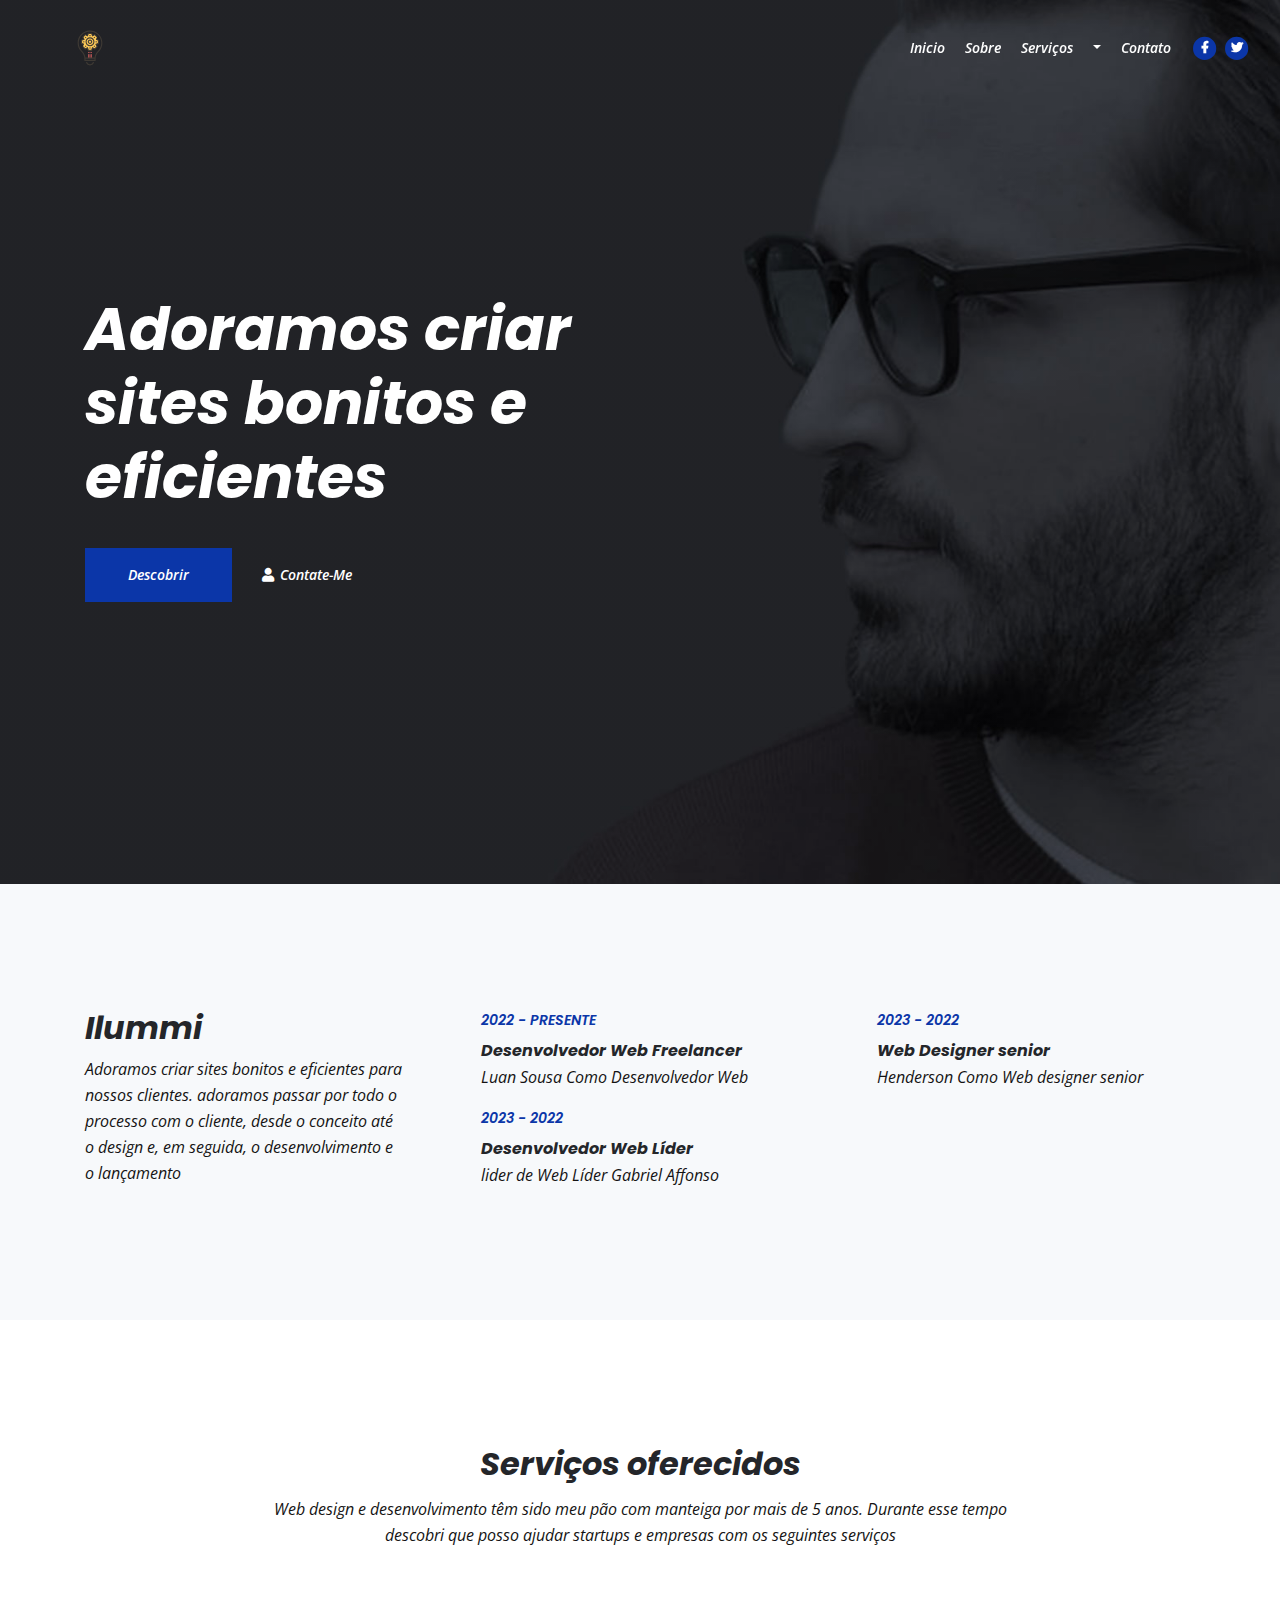
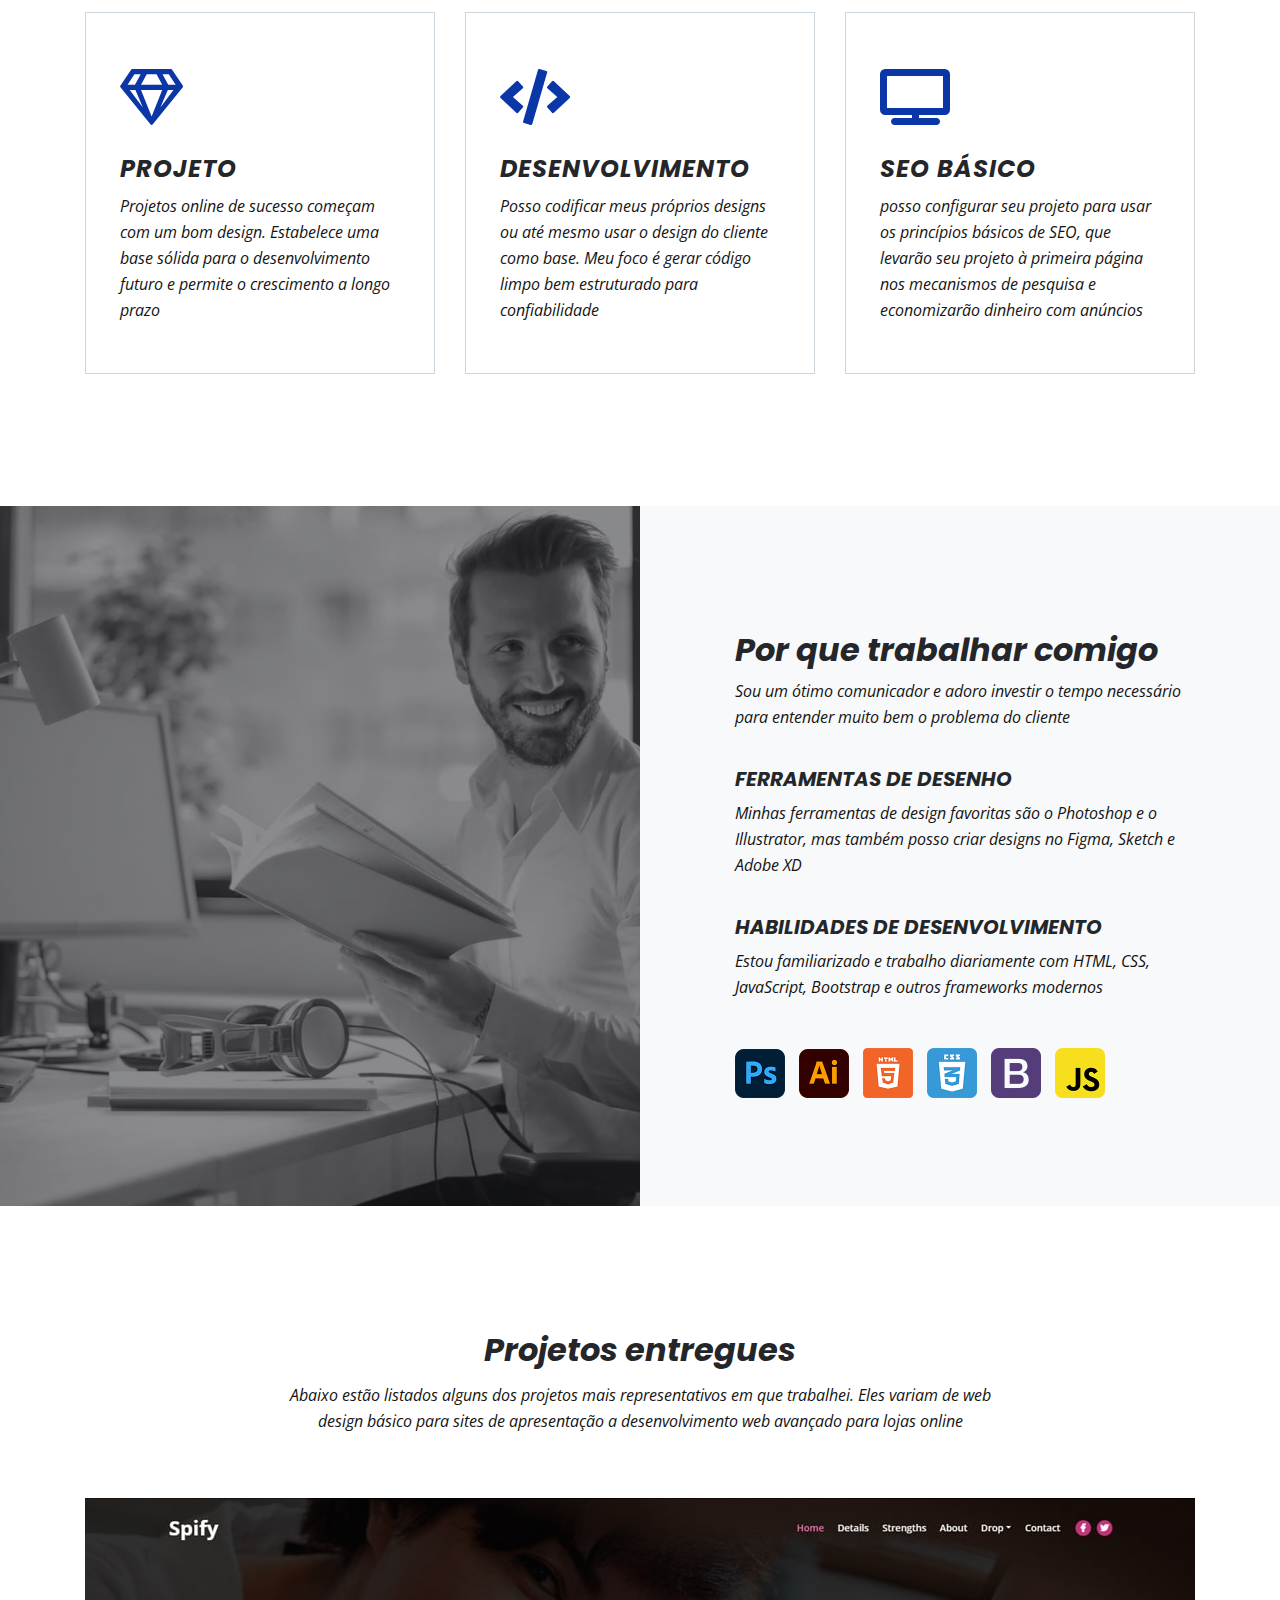
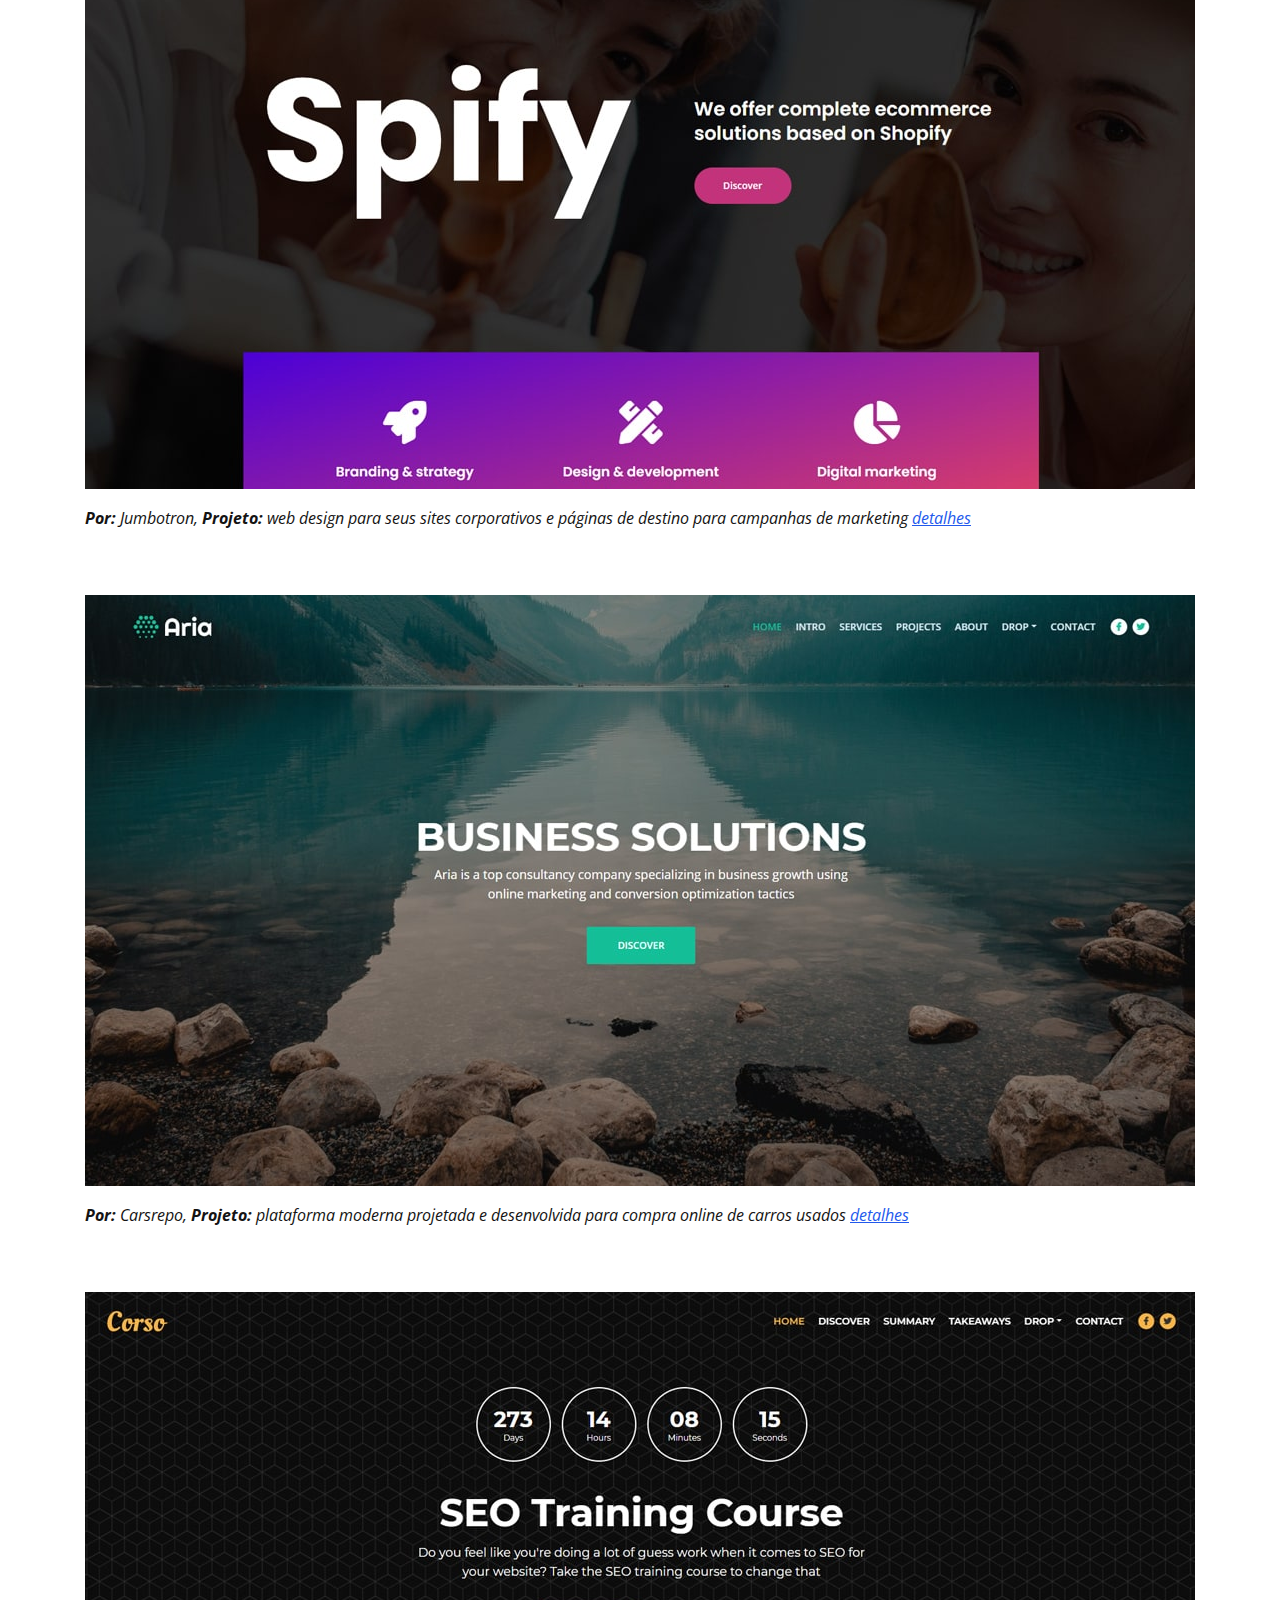
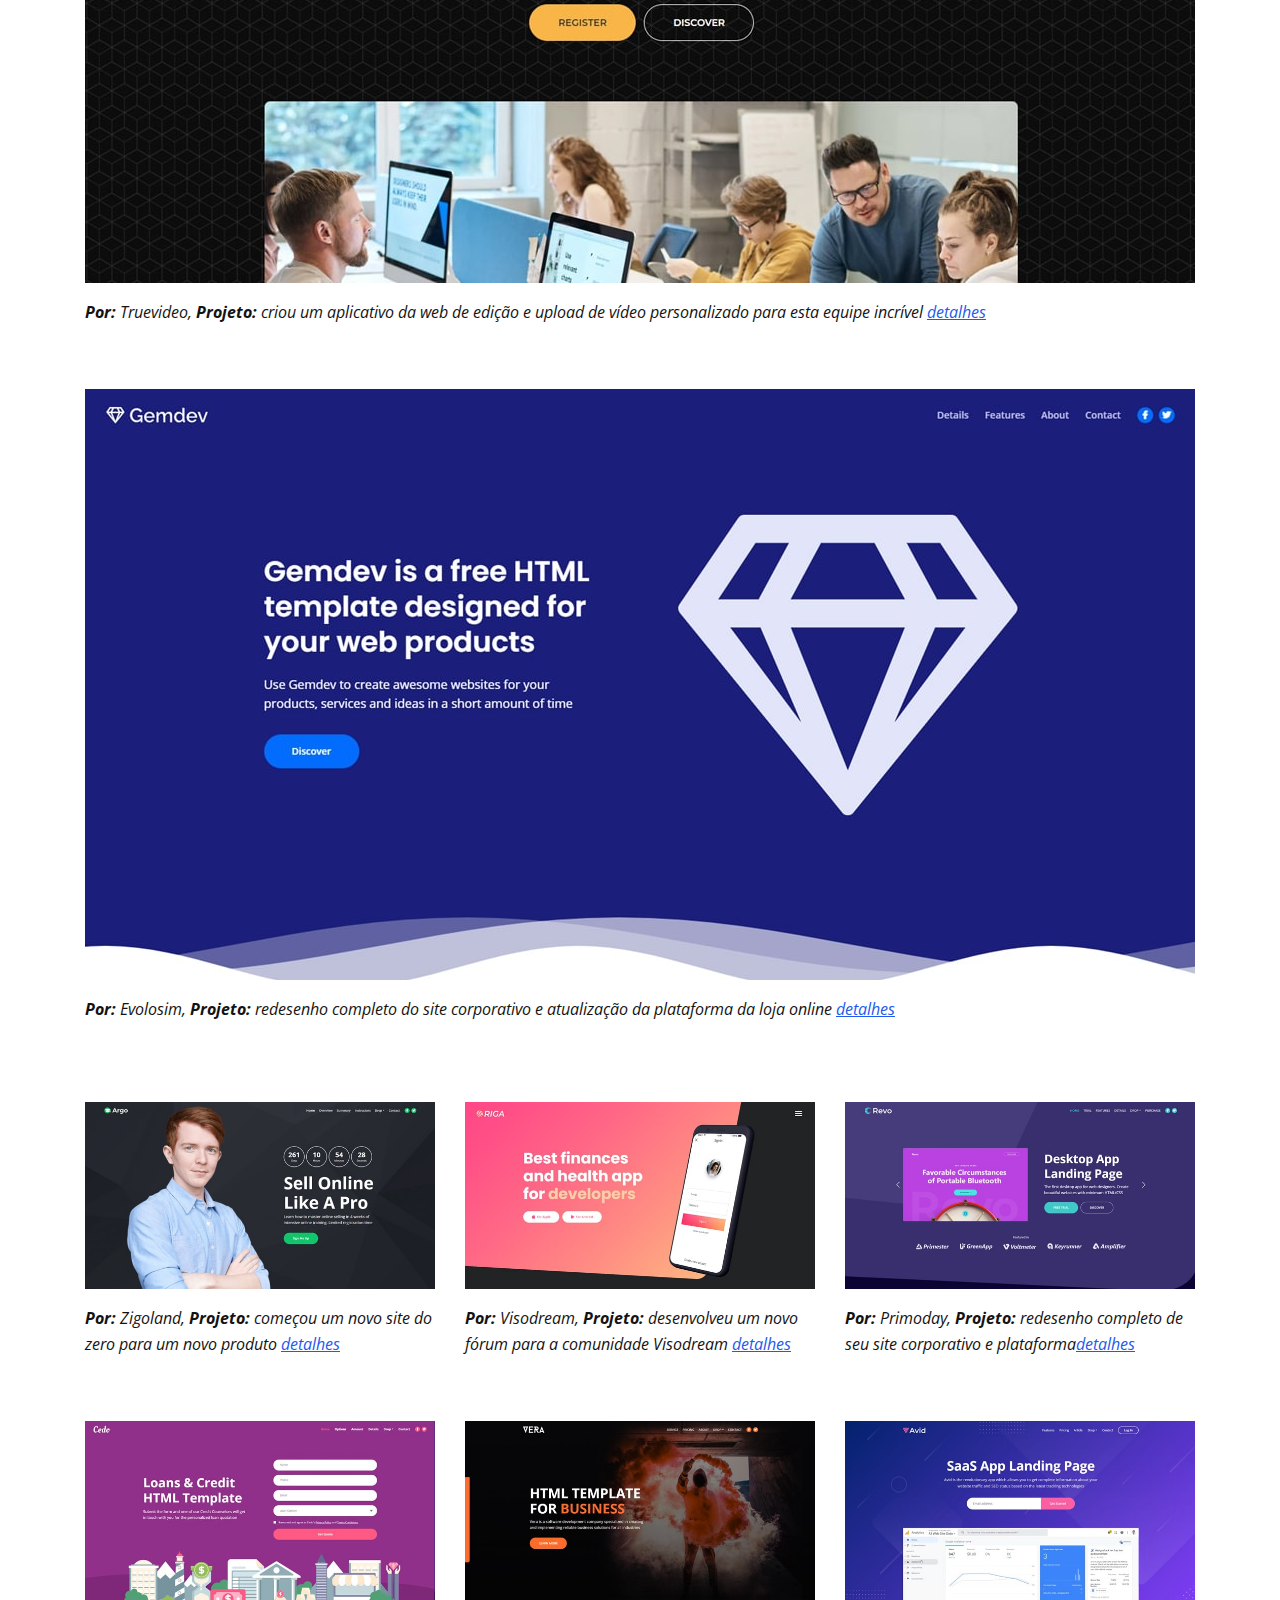
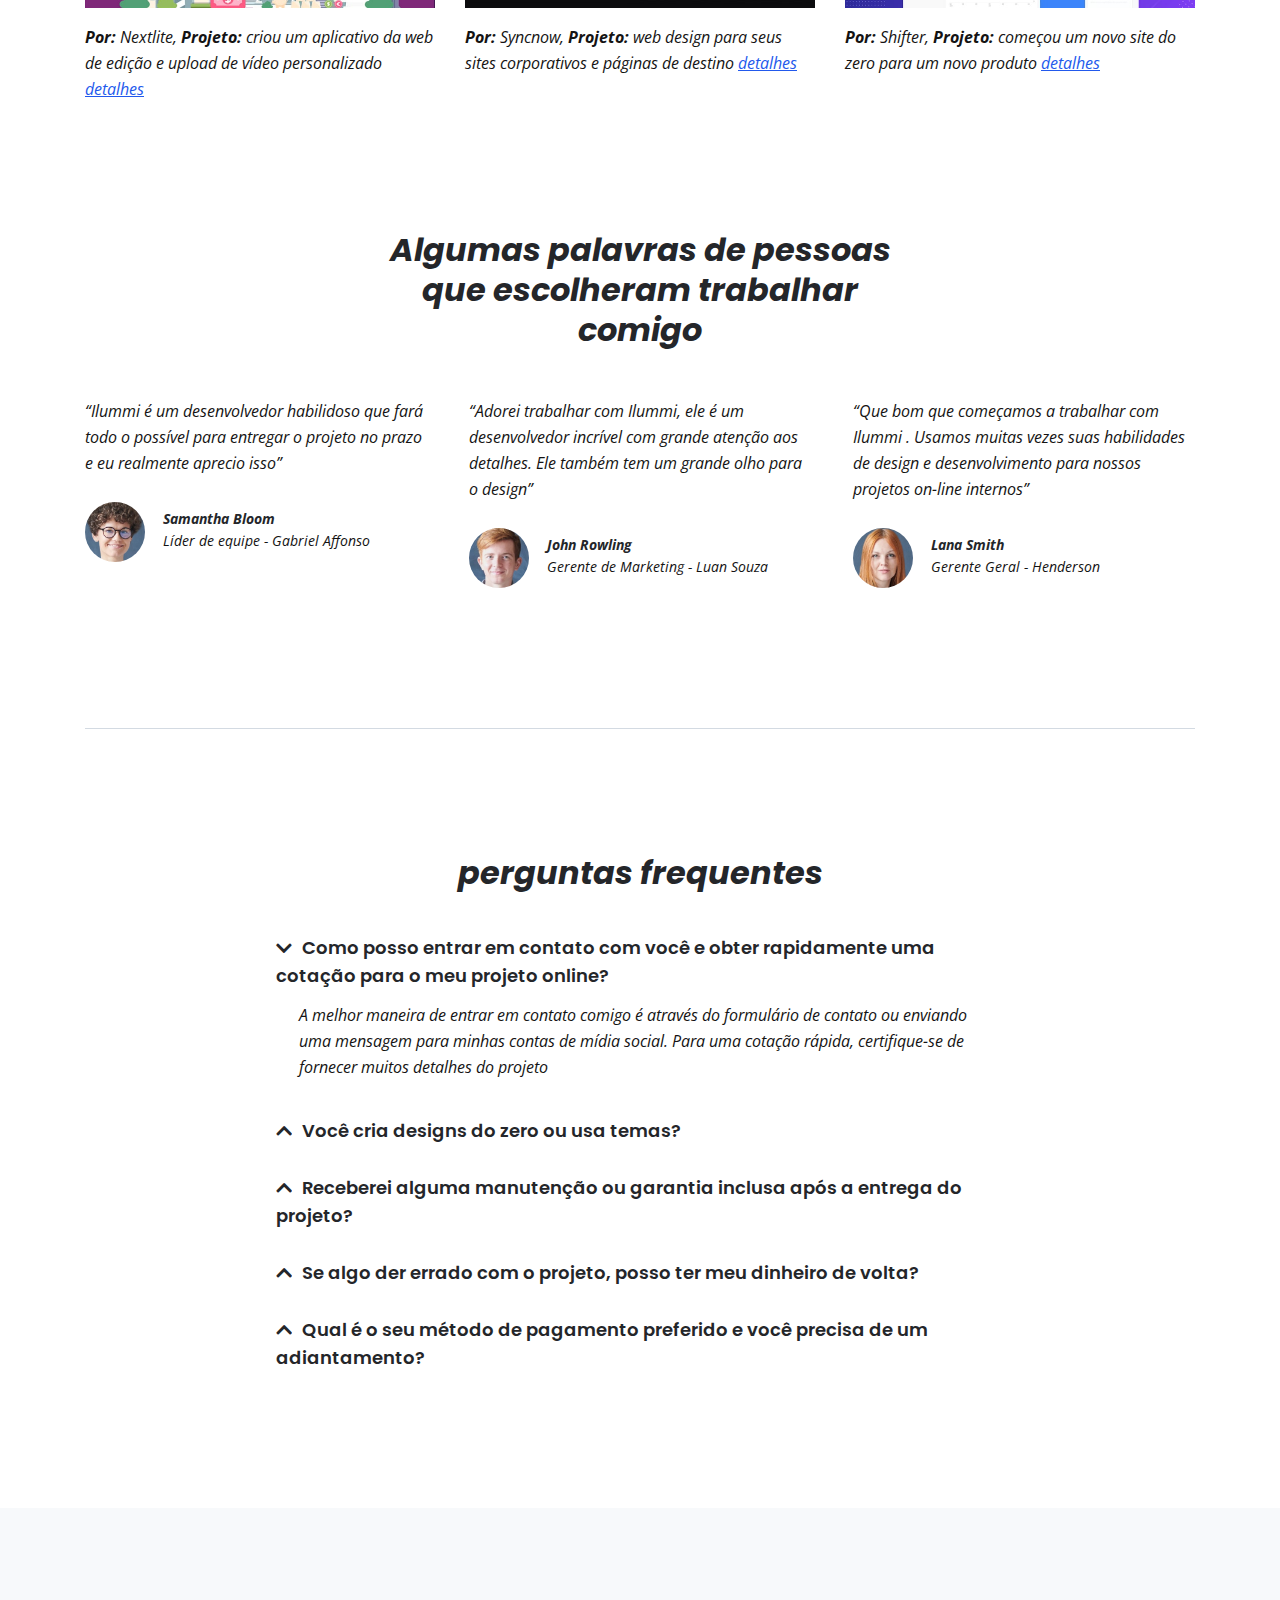
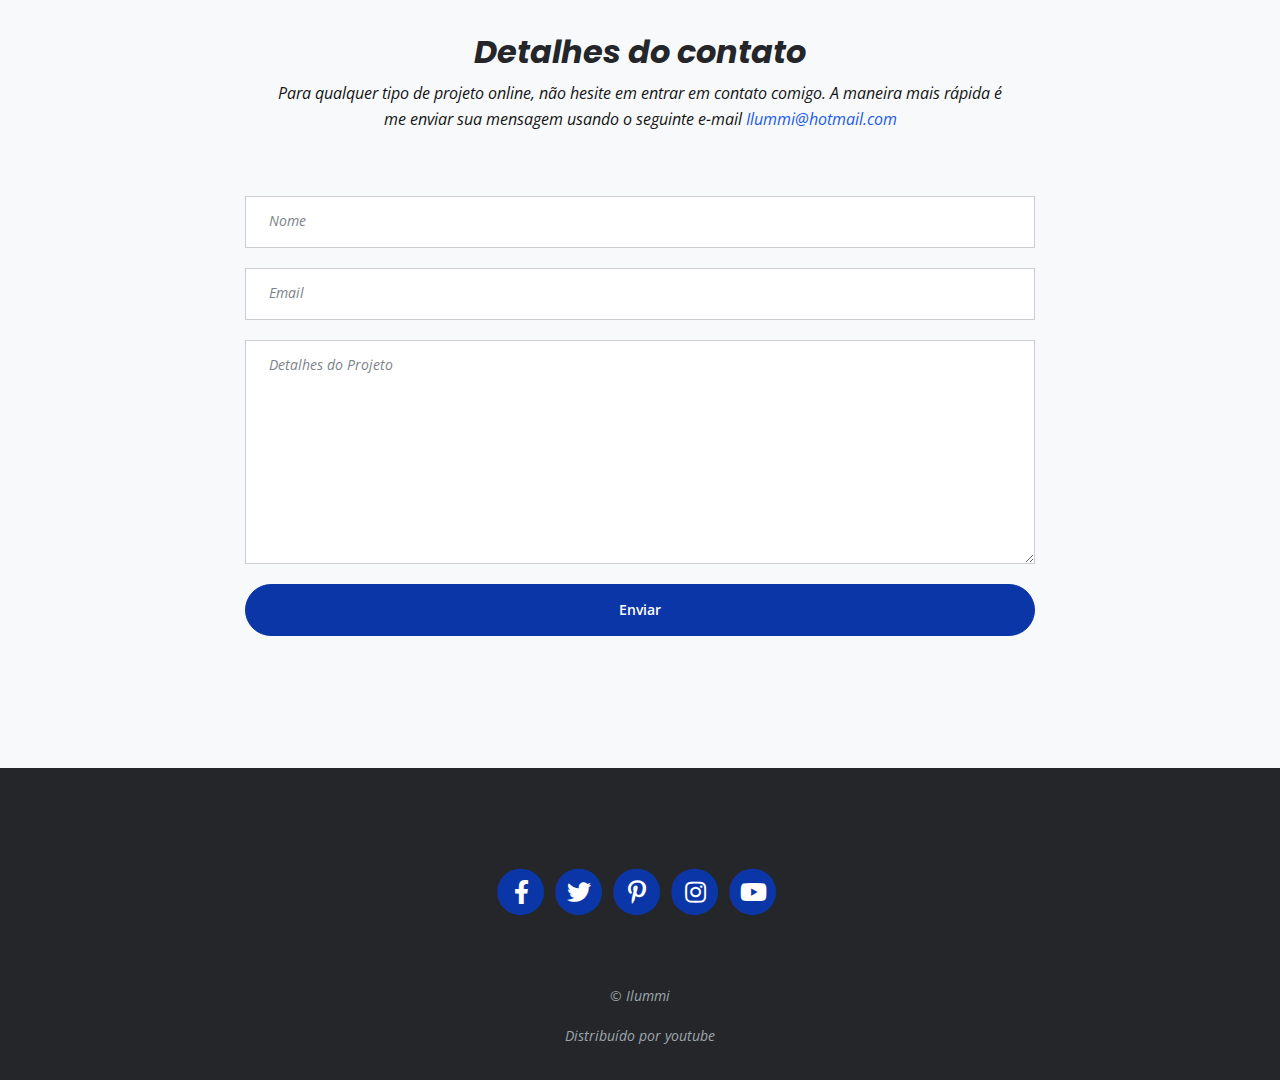
==== commit f2400007: "Add files via upload" ====
--- a/index.html
+++ b/index.html
@@ -19,7 +19,7 @@
     <link href="css/bootstrap.css" rel="stylesheet">
     <link href="css/fontawesome-all.css" rel="stylesheet">
 	<link href="css/styles.css" rel="stylesheet">
-    <link rel="icon" href="images/favicon.png">
+    <link rel="icon" href="images/2890581_ai_artificial intelligence_electronics_light bulb_robotics_icon.svg">
 </head>
 <body data-spy="scroll" data-target=".fixed-top">
     
@@ -28,7 +28,7 @@
         <div class="container">
             
            
-            <a class="navbar-brand logo-image" href="index.html"><img src="images/logo.svg" alt="alternative"></a>
+            <a class="navbar-brand logo-image" href="index.html"><img src="images/2890581_ai_artificial intelligence_electronics_light bulb_robotics_icon.svg" alt="alternative"></a>
 
             <button class="navbar-toggler p-0 border-0" type="button" data-toggle="offcanvas">
                 <span class="navbar-toggler-icon"></span>
@@ -46,7 +46,7 @@
                         <a class="nav-link page-scroll" href="index.html#services">Serviços</a>
                     </li>
                     <li class="nav-item dropdown">
-                        <a class="nav-link dropdown-toggle" href="#" id="dropdown01" data-toggle="dropdown" aria-haspopup="true" aria-expanded="false">Drop</a>
+                        <a class="nav-link dropdown-toggle" href="#" id="dropdown01" data-toggle="dropdown" aria-haspopup="true" aria-expanded="false"></a>
                         <div class="dropdown-menu" aria-labelledby="dropdown01">
                             <a class="dropdown-item page-scroll" href="project.html">detalhes do projeto</a>
                             <div class="dropdown-divider"></div>
@@ -61,13 +61,13 @@
                 </ul>
                 <span class="nav-item social-icons">
                     <span class="fa-stack">
-                        <a href="#your-link">
+                        <a href="https://pt-br.facebook.com/">
                             <i class="fas fa-circle fa-stack-2x"></i>
                             <i class="fab fa-facebook-f fa-stack-1x"></i>
                         </a>
                     </span>
                     <span class="fa-stack">
-                        <a href="#your-link">
+                        <a href="https://twitter.com/login?lang=pt">
                             <i class="fas fa-circle fa-stack-2x"></i>
                             <i class="fab fa-twitter fa-stack-1x"></i>
                         </a>
@@ -339,7 +339,7 @@
     
                     <div class="card">
                         <div class="card-body">
-                            <p class="testimonial-text">“Que bom que começamos a trabalhar com Mark. Usamos muitas vezes suas habilidades de design e desenvolvimento para nossos projetos on-line internos”</p>
+                            <p class="testimonial-text">“Que bom que começamos a trabalhar com Ilummi . Usamos muitas vezes suas habilidades de design e desenvolvimento para nossos projetos on-line internos”</p>
                             <div class="details">
                                 <img src="images/testimonial-3.jpg" alt="alternative">
                                 <div class="text">
